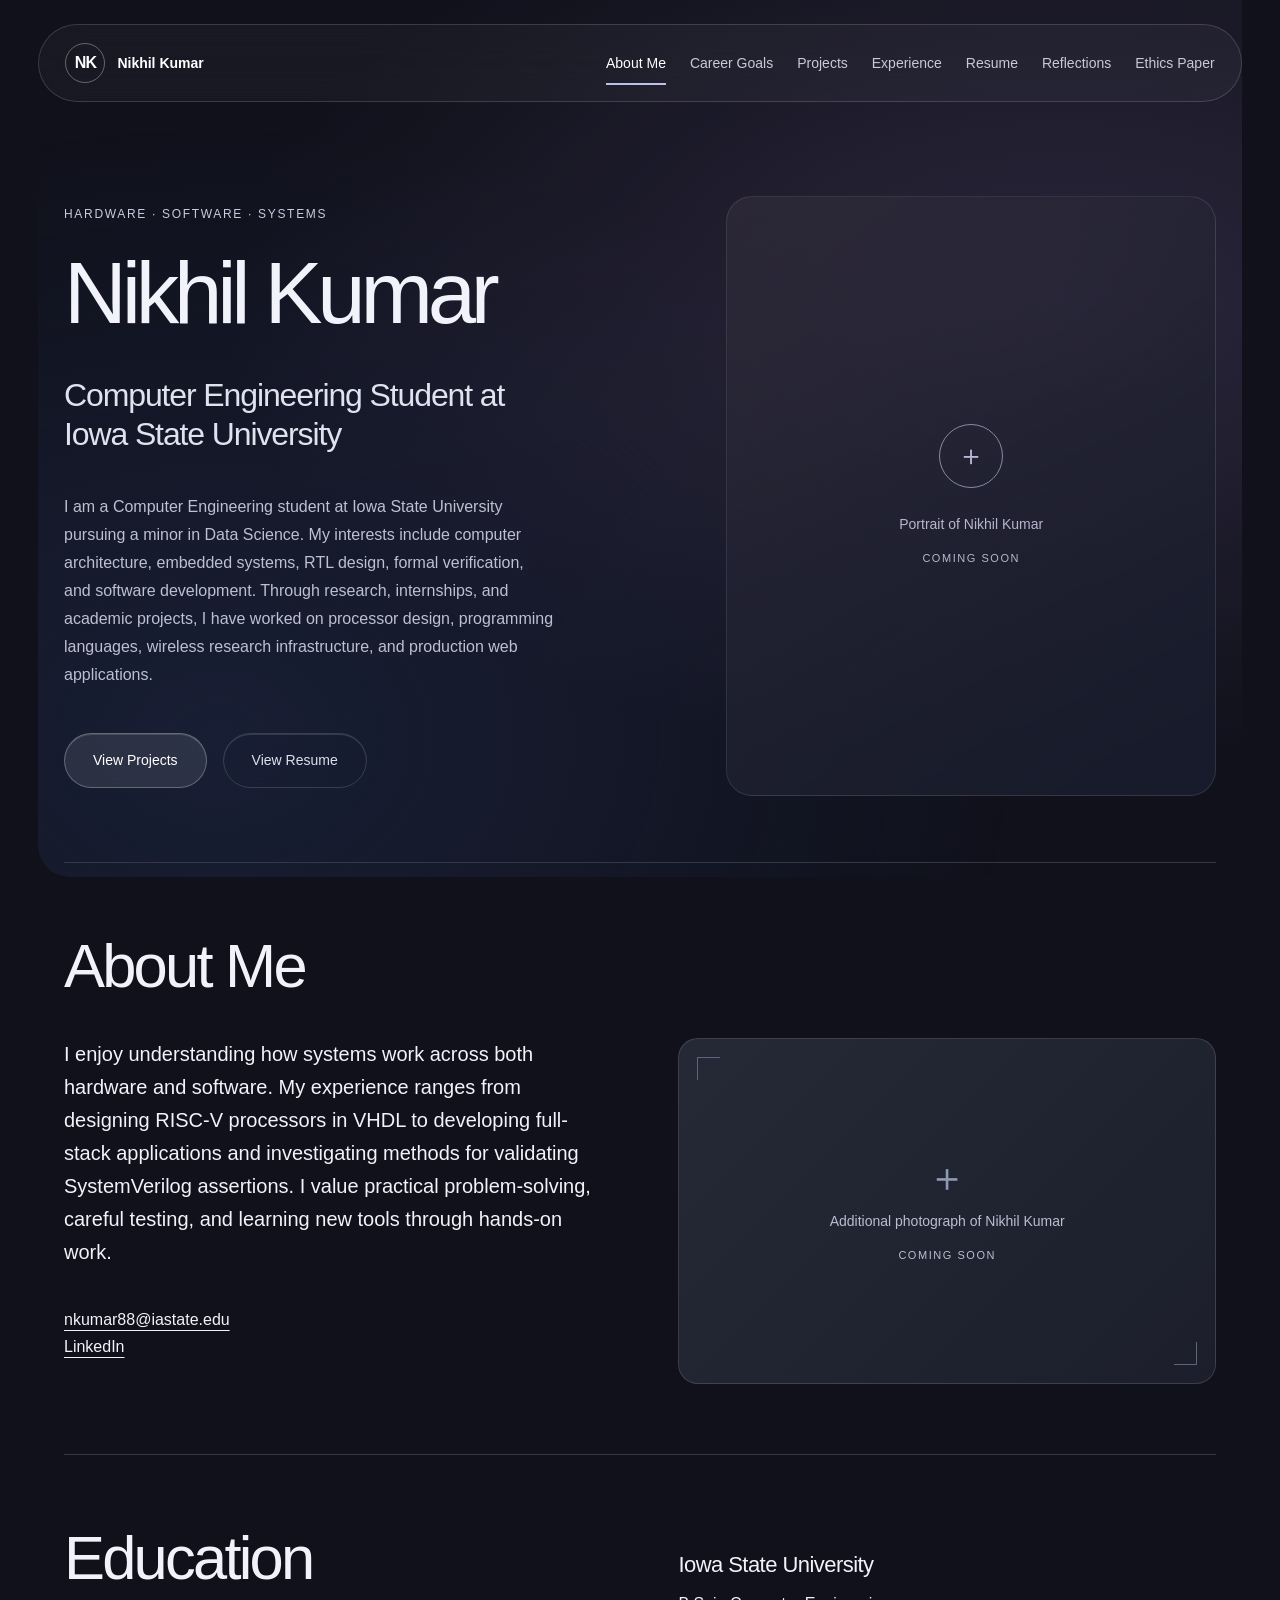
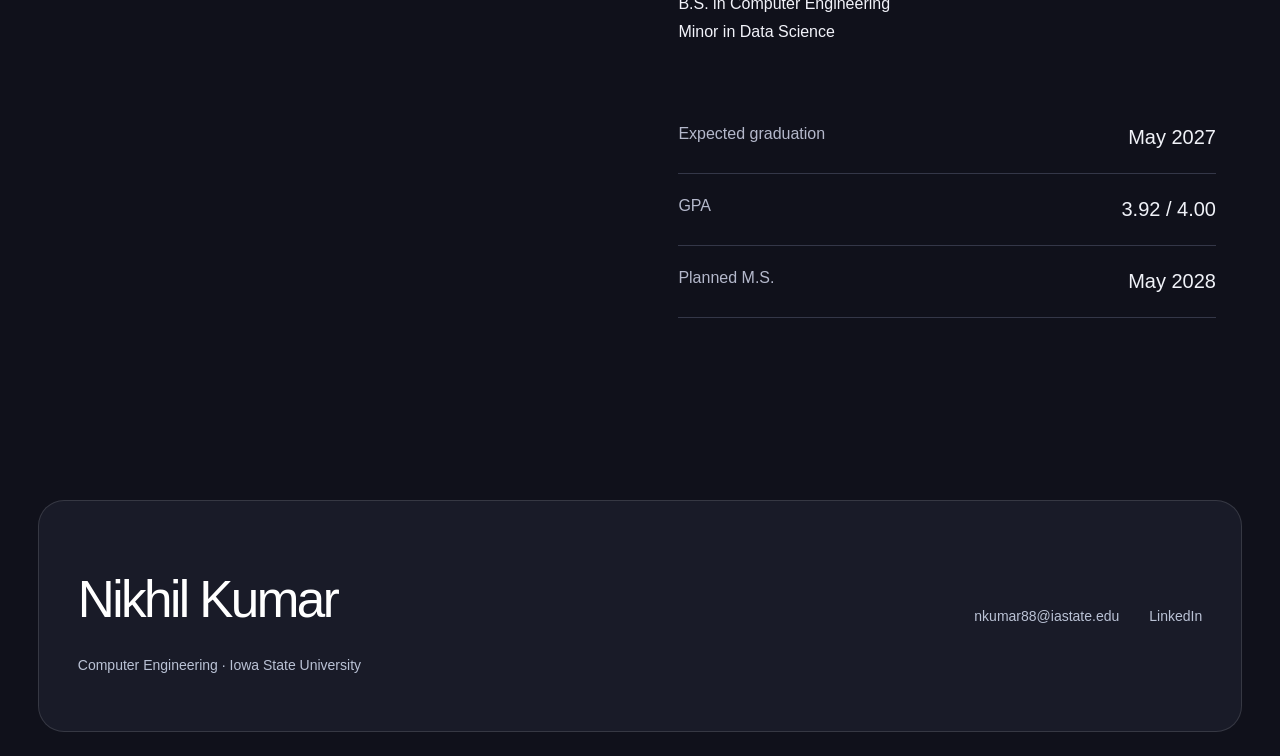
==== index.html @ 542e1263 "Changees" ====
<!doctype html>
<html lang="en"><head><meta charset="utf-8"><meta name="viewport" content="width=device-width, initial-scale=1"><title>About Me | Nikhil Kumar</title><meta name="description" content="Nikhil Kumar’s engineering portfolio: about me, computer engineering, hardware, and software."><link rel="icon" href="assets/favicon.svg" type="image/svg+xml"><link rel="stylesheet" href="style.css?v=4"><script src="script.js?v=2" defer></script></head><body data-page="index"><a class="skip-link" href="#main">Skip to content</a><header class="site-header"><div class="nav-wrap"><a class="brand" href="index.html" aria-label="Nikhil Kumar home"><span class="monogram">NK</span><span>Nikhil Kumar</span></a><button class="menu-toggle" aria-expanded="false" aria-controls="navigation" hidden>Menu</button><nav id="navigation" aria-label="Main navigation"><a href="index.html" aria-current="page">About Me</a><a href="goals.html">Career Goals</a><a href="projects.html">Projects</a><a href="experience.html">Experience</a><a href="resume.html">Resume</a><a href="reflections.html">Reflections</a><a href="ethics.html">Ethics Paper</a></nav></div></header><main id="main"><section class="hero"><div><p class="eyebrow">Hardware · Software · Systems</p><h1>Nikhil Kumar</h1><p class="subtitle">Computer Engineering Student at Iowa State University</p><p>I am a Computer Engineering student at Iowa State University pursuing a minor in Data Science. My interests include computer architecture, embedded systems, RTL design, formal verification, and software development. Through research, internships, and academic projects, I have worked on processor design, programming languages, wireless research infrastructure, and production web applications.</p><div class="actions"><a class="button" href="projects.html">View Projects</a><a class="button secondary" href="resume.html">View Resume</a></div></div><figure class="media portrait" data-image="assets/images/nikhil-profile.jpg" data-alt="Portrait of Nikhil Kumar"><div class="placeholder"><span class="placeholder-mark" aria-hidden="true">＋</span><strong>Portrait of Nikhil Kumar</strong><span>Coming soon</span></div></figure></section><section class="section "><h2>About Me</h2><div class="two-col"><div><p>I enjoy understanding how systems work across both hardware and software. My experience ranges from designing RISC-V processors in VHDL to developing full-stack applications and investigating methods for validating SystemVerilog assertions. I value practical problem-solving, careful testing, and learning new tools through hands-on work.</p><p class="contact"><a href="mailto:nkumar88@iastate.edu">nkumar88@iastate.edu</a><br><a href="https://www.linkedin.com/in/nikhilkumar631">LinkedIn</a></p></div><figure class="media " data-image="assets/images/nikhil-about.jpg" data-alt="Additional photograph of Nikhil Kumar"><div class="placeholder"><span class="placeholder-mark" aria-hidden="true">＋</span><strong>Additional photograph of Nikhil Kumar</strong><span>Coming soon</span></div></figure></div></section><section class="section "><h2>Education</h2><h3>Iowa State University</h3><p>B.S. in Computer Engineering<br>Minor in Data Science</p><dl><div><dt>Expected graduation</dt><dd>May 2027</dd></div><div><dt>GPA</dt><dd>3.92 / 4.00</dd></div><div><dt>Planned M.S.</dt><dd>May 2028</dd></div></dl></section></main><footer><div><strong>Nikhil Kumar</strong><p>Computer Engineering · Iowa State University</p></div><div><a href="mailto:nkumar88@iastate.edu">nkumar88@iastate.edu</a><a href="https://www.linkedin.com/in/nikhilkumar631">LinkedIn</a></div></footer></body></html>
---- style.css ----
:root{--ink:#142333;--muted:#576575;--blue:#215ee8;--line:#cbd2db;--paper:#f4f5f7;--tint:#e7ecf3}*{box-sizing:border-box}body{margin:0;background:var(--paper);color:var(--ink);font:16px/1.75 Arial,Helvetica,sans-serif}a{color:inherit;text-underline-offset:5px}a:hover{color:var(--blue)}a:focus-visible,button:focus-visible{outline:3px solid var(--blue);outline-offset:5px}[hidden]{display:none!important}.skip-link{position:absolute;top:-100px;left:20px;z-index:20;background:white;padding:12px}.skip-link:focus{top:12px}.site-header{border-bottom:1px solid var(--line)}.nav-wrap{max-width:1600px;margin:auto;padding:24px 4vw;display:flex;align-items:center;justify-content:space-between;gap:32px}.brand{display:flex;align-items:center;gap:12px;text-decoration:none;font-size:14px;font-weight:600}.monogram{font-size:28px;letter-spacing:-3px;padding-right:8px}nav{display:flex;gap:24px}nav a{font-size:14px;text-decoration:none;color:var(--muted);position:relative}nav a[aria-current]{color:var(--ink)}nav a[aria-current]:after{content:'';position:absolute;left:0;right:0;bottom:-10px;height:2px;background:var(--blue)}.menu-toggle{font:inherit;border:1px solid var(--line);background:transparent;padding:8px 16px}main{max-width:1600px;margin:auto;padding:0 4vw 80px}h1,h2,h3{line-height:1.06;font-weight:500;letter-spacing:-.045em}h1{font-size:clamp(64px,10.4vw,160px);margin:18px 0 32px}h2{font-size:clamp(32px,4.8vw,68px);margin:0 0 40px;max-width:20ch}h3{font-size:22px;letter-spacing:-.025em;margin:28px 0 14px}p{margin:0 0 24px;max-width:75ch}.eyebrow{font-size:12px;text-transform:uppercase;letter-spacing:.14em;color:var(--muted)}.hero{position:relative;display:grid;grid-template-columns:1.1fr .9fr;column-gap:6vw;padding:70px 0 85px;align-items:start}.hero>div{display:contents}.hero .eyebrow{grid-column:1/-1;margin:0}.hero h1{grid-column:1/-1;letter-spacing:-.075em;font-weight:600;margin:14px 0 52px;white-space:nowrap}.hero .subtitle{grid-column:1;grid-row:3;font-size:clamp(25px,2.9vw,42px);line-height:1.2;letter-spacing:-.035em;max-width:25ch}.hero>div>p:not(.eyebrow):not(.subtitle){grid-column:1;grid-row:4;color:var(--muted);max-width:56ch;margin:15px 0 30px}.hero .actions{grid-column:1;grid-row:5;align-self:start}.hero .portrait{grid-column:2;grid-row:3/6;height:480px;min-height:0}.actions{display:flex;flex-wrap:wrap;gap:16px}.button{display:inline-flex;align-items:center;justify-content:center;background:var(--ink);color:white;text-decoration:none;min-height:54px;padding:12px 28px;font-size:14px;border:1px solid var(--ink);transition:background .2s,color .2s}.button:hover{background:var(--blue);border-color:var(--blue);color:white}.button.secondary{background:transparent;color:var(--ink);border-color:var(--line)}.button.secondary:hover{background:var(--ink);color:white}.media{margin:0;background:#e2e7ee;border:1px solid #d2d9e3;position:relative;min-height:340px;display:flex;align-items:center;justify-content:center;overflow:hidden}.media:before,.media:after{content:'';position:absolute;width:22px;height:22px;border-color:#a0afc1;border-style:solid;pointer-events:none}.media:before{top:18px;left:18px;border-width:1px 0 0 1px}.media:after{bottom:18px;right:18px;border-width:0 1px 1px 0}.placeholder{display:flex;flex-direction:column;align-items:center;text-align:center;gap:12px;padding:35px;color:#53657b;font-size:14px}.placeholder strong{font-weight:400}.placeholder>span:last-child{font-size:11px;text-transform:uppercase;letter-spacing:.14em}.placeholder-mark{font-size:40px;font-weight:300;line-height:1;color:#8799ae}.media img{width:100%;height:100%;object-fit:cover;display:block}.section{padding:70px 0;border-top:1px solid var(--line)}.two-col{display:grid;grid-template-columns:1fr 1fr;gap:6vw}.two-col>div>p{font-size:20px;line-height:1.65;max-width:53ch}.contact{font-size:16px!important;margin-top:38px}.page-heading{padding:65px 0 35px}.page-heading h1{font-size:clamp(58px,9vw,132px);max-width:14ch;letter-spacing:-.065em;margin-bottom:32px}.page-heading .eyebrow{margin:0}.narrative{display:grid;grid-template-columns:.8fr 1.2fr;gap:0 6vw}.narrative h2{grid-column:1;grid-row:1/5;font-size:38px}.narrative p{grid-column:2;font-size:20px;line-height:1.8;margin-bottom:32px}.meta{font-size:14px;color:var(--muted);line-height:1.7}.tag{font-size:12px;letter-spacing:.06em;text-transform:uppercase;display:inline-block;border:1px solid #bcc8d8;padding:5px 10px;color:#405774}.project-heading{display:flex;gap:30px;align-items:center;margin-bottom:35px}.project-heading p{margin:0 0 6px}.number{font-size:60px;letter-spacing:-.06em;color:#8494a7;font-weight:400}.project-intro{grid-template-columns:.8fr 1.2fr;gap:6vw;align-items:center}.project-intro>p{font-size:21px;line-height:1.65}.project-intro .media{height:420px}.detail-grid{display:grid;grid-template-columns:1fr 1fr;gap:6vw;margin:25px 0}.detail-grid p{color:var(--muted)}.pending{background:#e9edf2;padding:22px 26px;font-size:14px;color:var(--muted);border-left:2px solid #8e9db1}.pending>span{display:block;font-size:11px;letter-spacing:.12em;text-transform:uppercase;color:var(--ink);margin-bottom:8px}dl{max-width:680px;margin:32px 0}dl>div{display:flex;justify-content:space-between;gap:24px;padding:18px 0;border-bottom:1px solid var(--line)}dt{color:var(--muted)}dd{margin:0;font-size:20px}ul{padding-left:20px;max-width:85ch}li{margin-bottom:12px}article{padding:15px 0 25px}article+article{border-top:1px solid var(--line)}.document{margin-top:30px}.document-placeholder{background:#e2e7ee;border:1px solid #d2d9e3;min-height:460px;display:grid;place-items:center;text-align:center;padding:40px;position:relative}.document-placeholder .paper-outline{width:88px;height:115px;border:1px solid #9cabbd;margin:0 auto 28px;display:grid;place-items:center;color:#7d8fa6;font-size:16px;letter-spacing:.1em}.document-placeholder strong{font-size:24px;font-weight:400;display:block;margin-bottom:8px}.document-placeholder p{font-size:14px;color:var(--muted);margin:0}.document-placeholder .document-state{font-size:11px;letter-spacing:.15em;text-transform:uppercase;display:block;margin-top:18px;color:#5c6d83}.document iframe{width:100%;height:760px;border:1px solid var(--line);background:white;margin-top:24px}footer{background:var(--ink);color:#c0cbda;padding:54px 4vw;display:flex;justify-content:space-between;align-items:center;gap:32px}footer strong{font-size:clamp(32px,5vw,68px);font-weight:500;letter-spacing:-.05em;color:white}footer p{font-size:14px;margin:8px 0 0}footer>div:last-child{display:flex;gap:30px;font-size:14px}footer a{text-decoration:none}
@media(min-width:1100px){body[data-page='experience'] .section:not(:last-child){display:grid;grid-template-columns:.8fr 1.2fr;gap:0 6vw}body[data-page='experience'] .section>h2{grid-column:1;grid-row:1/10;font-size:43px}body[data-page='experience'] .section>*:not(h2){grid-column:2}body[data-page='index'] .section:last-child{display:grid;grid-template-columns:1fr 1fr;gap:0 6vw}body[data-page='index'] .section:last-child>h2{grid-row:1/4}body[data-page='index'] .section:last-child>*:not(h2){grid-column:2}}
@media(max-width:1100px){nav{gap:16px}.nav-wrap{gap:20px}.brand>span:last-child{display:none}.hero .portrait{height:420px}.hero{column-gap:4vw}.project-intro .media{height:360px}}
@media(max-width:760px){.nav-wrap{padding:20px 5vw;flex-wrap:wrap}.brand>span:last-child{display:inline}.menu-toggle{margin-left:auto}nav{width:100%;flex-direction:column;gap:0}nav a{padding:12px 0;border-bottom:1px solid var(--line)}nav a[aria-current]:after{bottom:0;width:40px}.js nav:not(.is-open){display:none}main{padding:0 5vw 50px}.hero{grid-template-columns:1fr;padding:45px 0 50px;gap:0}.hero h1{font-size:clamp(50px,12vw,90px);margin:18px 0 32px;white-space:normal}.hero .subtitle{grid-row:auto;font-size:28px}.hero>div>p:not(.eyebrow):not(.subtitle){grid-row:auto;margin:0 0 28px}.hero .actions{grid-row:auto;margin-bottom:35px}.hero .portrait{grid-column:1;grid-row:auto;height:420px}.two-col,.project-intro,.detail-grid,.narrative{grid-template-columns:1fr;gap:28px}.narrative h2,.narrative p{grid-column:1;grid-row:auto}.narrative h2{font-size:30px}.narrative p{font-size:18px;margin:0}.section{padding:45px 0}h2{font-size:34px;margin-bottom:28px}.two-col>div>p,.project-intro>p{font-size:18px}.page-heading{padding:45px 0 20px}.page-heading h1{font-size:clamp(48px,12vw,90px)}.project-intro .media{height:290px;min-height:0}.media{min-height:300px}.detail-grid{margin:10px 0}.document-placeholder{min-height:360px;padding:30px 20px}.document-placeholder strong{font-size:21px}.document iframe{height:560px}footer{padding:42px 5vw;flex-direction:column;align-items:flex-start;gap:30px}footer>div:last-child{flex-wrap:wrap;gap:20px}.button{padding:12px 20px}dd{font-size:17px}}
@media(prefers-reduced-motion:reduce){*,*:before,*:after{animation:none!important;transition:none!important;scroll-behavior:auto!important}}@media print{body{background:white;color:black;font-size:11pt}.site-header,footer,.skip-link,.actions,.document{display:none}main{padding:0}.section{padding:20px 0}.hero{display:block}.hero>div{display:block}.hero h1,.page-heading h1{font-size:40px}.media{display:none}h2{font-size:24px}.narrative{display:block}}
/* Cinematic direction based on the supplied visual reference. */
:root{--ink:#f2f3fa;--muted:#b4b8cb;--blue:#bac3ff;--line:#343748;--paper:#10111b;--tint:#222532}body{background:#10111b;color:var(--ink)}.site-header{margin:24px 3vw 0;border:1px solid #ffffff26;border-radius:80px;background:#ffffff09;backdrop-filter:blur(20px);position:relative;z-index:3}.nav-wrap{padding:18px 26px;min-height:76px}.brand{color:white}.monogram{width:40px;height:40px;border:1px solid #ffffff55;border-radius:50%;display:grid;place-items:center;font-size:16px;letter-spacing:-1px;padding:0}nav a{color:#c9cad7}nav a:hover,nav a[aria-current]{color:white}nav a[aria-current]:after{background:#bbc0ed}main{padding-left:5vw;padding-right:5vw}.hero{min-height:760px;padding:88px 0 60px;grid-template-columns:1.1fr .9fr;gap:0 5vw;position:relative}.hero:before{content:'';position:absolute;inset:-150px -2vw -15px;background:radial-gradient(ellipse at 85% 38%,#64538155,transparent 58%),radial-gradient(ellipse at 15% 85%,#25345c66,transparent 55%);z-index:-1;border-radius:32px}.hero h1{grid-column:1;grid-row:2;font-size:clamp(54px,6.8vw,104px);font-weight:500;letter-spacing:-.06em;white-space:normal;margin:22px 0 24px;line-height:1.05}.hero .eyebrow{grid-column:1;grid-row:1;color:#c9cbe0;align-self:end}.hero .subtitle{grid-row:3;font-size:clamp(24px,2.5vw,36px);color:#e1e2ee;max-width:26ch;margin-bottom:26px}.hero>div>p:not(.eyebrow):not(.subtitle){grid-row:4;color:#bcc0d0;margin:0 0 30px;font-size:16px;max-width:55ch}.hero .actions{grid-row:5}.hero .portrait{grid-column:2;grid-row:1/6;height:600px;border:1px solid #ffffff1a;border-radius:26px;background:linear-gradient(145deg,#36313f88,#171b2b);align-self:center}.hero .portrait img{height:100%;object-fit:cover}.hero .portrait:before,.hero .portrait:after{display:none}.hero .portrait .placeholder{color:#b9b5cd}.hero .portrait .placeholder-mark{border:1px solid #8d87a5;border-radius:50%;width:64px;height:64px;display:grid;place-items:center;font-size:28px;margin-bottom:12px;color:#bdb6d8}.button{border-radius:50px;background:#ffffff18;color:white;border:1px solid #ffffff45;box-shadow:inset 0 1px 0 #ffffff20;backdrop-filter:blur(12px);padding:14px 28px}.button:hover{background:#ffffff30;border-color:#ffffff80;color:white}.button.secondary{background:transparent;color:#dedfed;border-color:#ffffff26}.button.secondary:hover{background:#ffffff15;color:white}.section{border-color:#343748}.media{background:linear-gradient(135deg,#252936,#1c1e2b);border-color:#ffffff20;border-radius:20px}.media:before,.media:after{border-color:#5d657e}.placeholder{color:#b8bfd2}.placeholder-mark{color:#8f99b3}.meta,.eyebrow{color:#aeb5ca}.tag{border-color:#545a75;color:#c3cbe5;border-radius:30px;background:#ffffff05}.number{color:#848dab}.pending{background:#202330;border-color:#7b83a3;color:#bec4d5;border-radius:0 14px 14px 0}.pending>span{color:#e8ebf4}.document-placeholder{background:linear-gradient(135deg,#272a39,#191b29);border-color:#ffffff24;border-radius:22px}.document-placeholder .paper-outline{border-color:#7882a0;color:#c6cfe5;border-radius:6px}.document-placeholder p,.document-placeholder .document-state{color:#b4bed4}.document iframe{border-radius:20px;border-color:#ffffff26}footer{margin:0 3vw 24px;padding:54px 3vw;border:1px solid #ffffff20;border-radius:26px;background:#191b28;color:#bac2d5}footer strong{font-size:clamp(32px,4vw,56px)}dd{color:#f0f2f8}a:hover{color:#c6d0ff}.menu-toggle{color:white;border-color:#ffffff30;border-radius:30px}.skip-link{background:#252a3b;color:white}.page-heading h1{font-size:clamp(52px,7.5vw,110px)}
@media(max-width:1100px){.hero .portrait{height:550px}.hero{gap:0 3vw}.site-header{margin-left:2vw;margin-right:2vw}.nav-wrap{padding:16px 20px}nav{gap:14px}}
@media(max-width:760px){.site-header{border-radius:28px;margin:14px 4vw 0}.nav-wrap{padding:14px 18px}.brand{font-size:13px}nav a{border-color:#ffffff20}.hero{min-height:0;display:grid;grid-template-columns:1fr;padding:48px 0 40px}.hero h1{grid-column:1;grid-row:auto;font-size:clamp(48px,12vw,80px);margin:18px 0 24px}.hero .eyebrow,.hero .subtitle,.hero>div>p:not(.eyebrow):not(.subtitle),.hero .actions{grid-column:1;grid-row:auto}.hero .subtitle{font-size:25px}.hero .portrait{grid-column:1;grid-row:auto;height:430px;margin-top:32px}.hero .actions{margin-bottom:0}.hero:before{inset:-140px -1vw 0}.page-heading h1{font-size:clamp(46px,12vw,80px)}footer{margin:0 4vw 16px;padding:36px 6vw}.document-placeholder{min-height:380px}}
@media print{body{background:white;color:black}.hero:before{display:none}.meta,.eyebrow,.pending,.detail-grid p{color:#333}.section,dl>div{border-color:#aaa}dd{color:black}}
/* Different reading structures for each portfolio page. */
.project-directory{display:grid;grid-template-columns:repeat(4,1fr);gap:16px;margin:0 0 64px}.project-directory a{display:flex;flex-direction:column;text-decoration:none;border:1px solid #ffffff24;border-radius:20px;padding:26px;min-height:220px;background:linear-gradient(145deg,#292c40,#1a1d29);transition:background .2s,border-color .2s}.project-directory a:hover{background:#30344b;border-color:#858dac}.directory-number{font-size:13px;color:#9ca8c6;margin-bottom:28px}.project-directory strong{font-size:20px;line-height:1.3;font-weight:500;letter-spacing:-.025em}.directory-type{font-size:12px;color:#adb7d0;margin-top:auto;padding-top:22px}[id^='project-']{scroll-margin-top:30px}body[data-page='projects'] .section{padding:56px 0}body[data-page='projects'] .section>h2{font-size:clamp(30px,3.4vw,49px);max-width:30ch}body[data-page='experience'] main{position:relative}body[data-page='experience'] .timeline-entry{margin-left:26px;border-top:0;border-left:1px solid #606985;padding:20px 0 46px 48px;position:relative}body[data-page='experience'] .timeline-entry:before{content:'';position:absolute;width:12px;height:12px;border-radius:50%;background:#b8c4ee;left:-7px;top:30px;border:3px solid #10111b}body[data-page='experience'] .timeline-entry>h2{font-size:clamp(28px,3vw,43px)}.resume-workspace{display:grid;grid-template-columns:.9fr 1.1fr;gap:60px;align-items:start}.resume-workspace .resume-preview{position:sticky;top:25px;border-top:0;padding:0}.resume-preview h2{font-size:26px}.resume-preview .document{margin-top:20px}.resume-preview .document-placeholder{min-height:690px}.resume-summary{padding:32px;background:#1b1e2b;border:1px solid #ffffff24;border-radius:20px}.resume-summary .section{padding:25px 0}.resume-summary .section:first-child{border:0;padding-top:0}.resume-summary h2{font-size:25px;letter-spacing:-.025em;margin-bottom:20px}.resume-summary h3{font-size:18px;margin-top:16px}.resume-summary p,.resume-summary dl,.resume-summary dd{font-size:14px}.resume-summary p{line-height:1.65;margin-bottom:14px}.resume-summary .detail-grid{gap:22px}.resume-summary .pending{padding:16px}.resume-summary article{padding:12px 0}.reflection-grid{display:grid;grid-template-columns:1fr 1fr;gap:28px}.reflection-grid>.section{border:1px solid #ffffff24;border-radius:24px;padding:32px;background:#191c29}.reflection-grid h2{font-size:32px;max-width:15ch;min-height:72px;margin-bottom:24px}.reflection-grid .document-placeholder{min-height:420px;background:#222638}.reflection-grid .document{margin-top:20px}.reflection-grid .document-placeholder strong{font-size:19px}
@media(max-width:1000px){.project-directory{grid-template-columns:repeat(2,1fr)}.resume-workspace{gap:28px;grid-template-columns:1fr}.resume-workspace .resume-preview{position:static}.resume-preview .document-placeholder{min-height:420px}.reflection-grid{gap:20px}.reflection-grid>.section{padding:24px}}
@media(max-width:760px){.project-directory{gap:12px;margin-bottom:38px}.project-directory a{padding:20px;min-height:200px}.project-directory strong{font-size:17px}.directory-number{margin-bottom:20px}body[data-page='experience'] .timeline-entry{margin-left:8px;padding:12px 0 32px 25px}.resume-summary{padding:24px}.reflection-grid{grid-template-columns:1fr}.reflection-grid h2{min-height:0}.reflection-grid .document-placeholder{min-height:340px}}
@media(max-width:380px){.project-directory{grid-template-columns:1fr}.project-directory a{min-height:160px}}
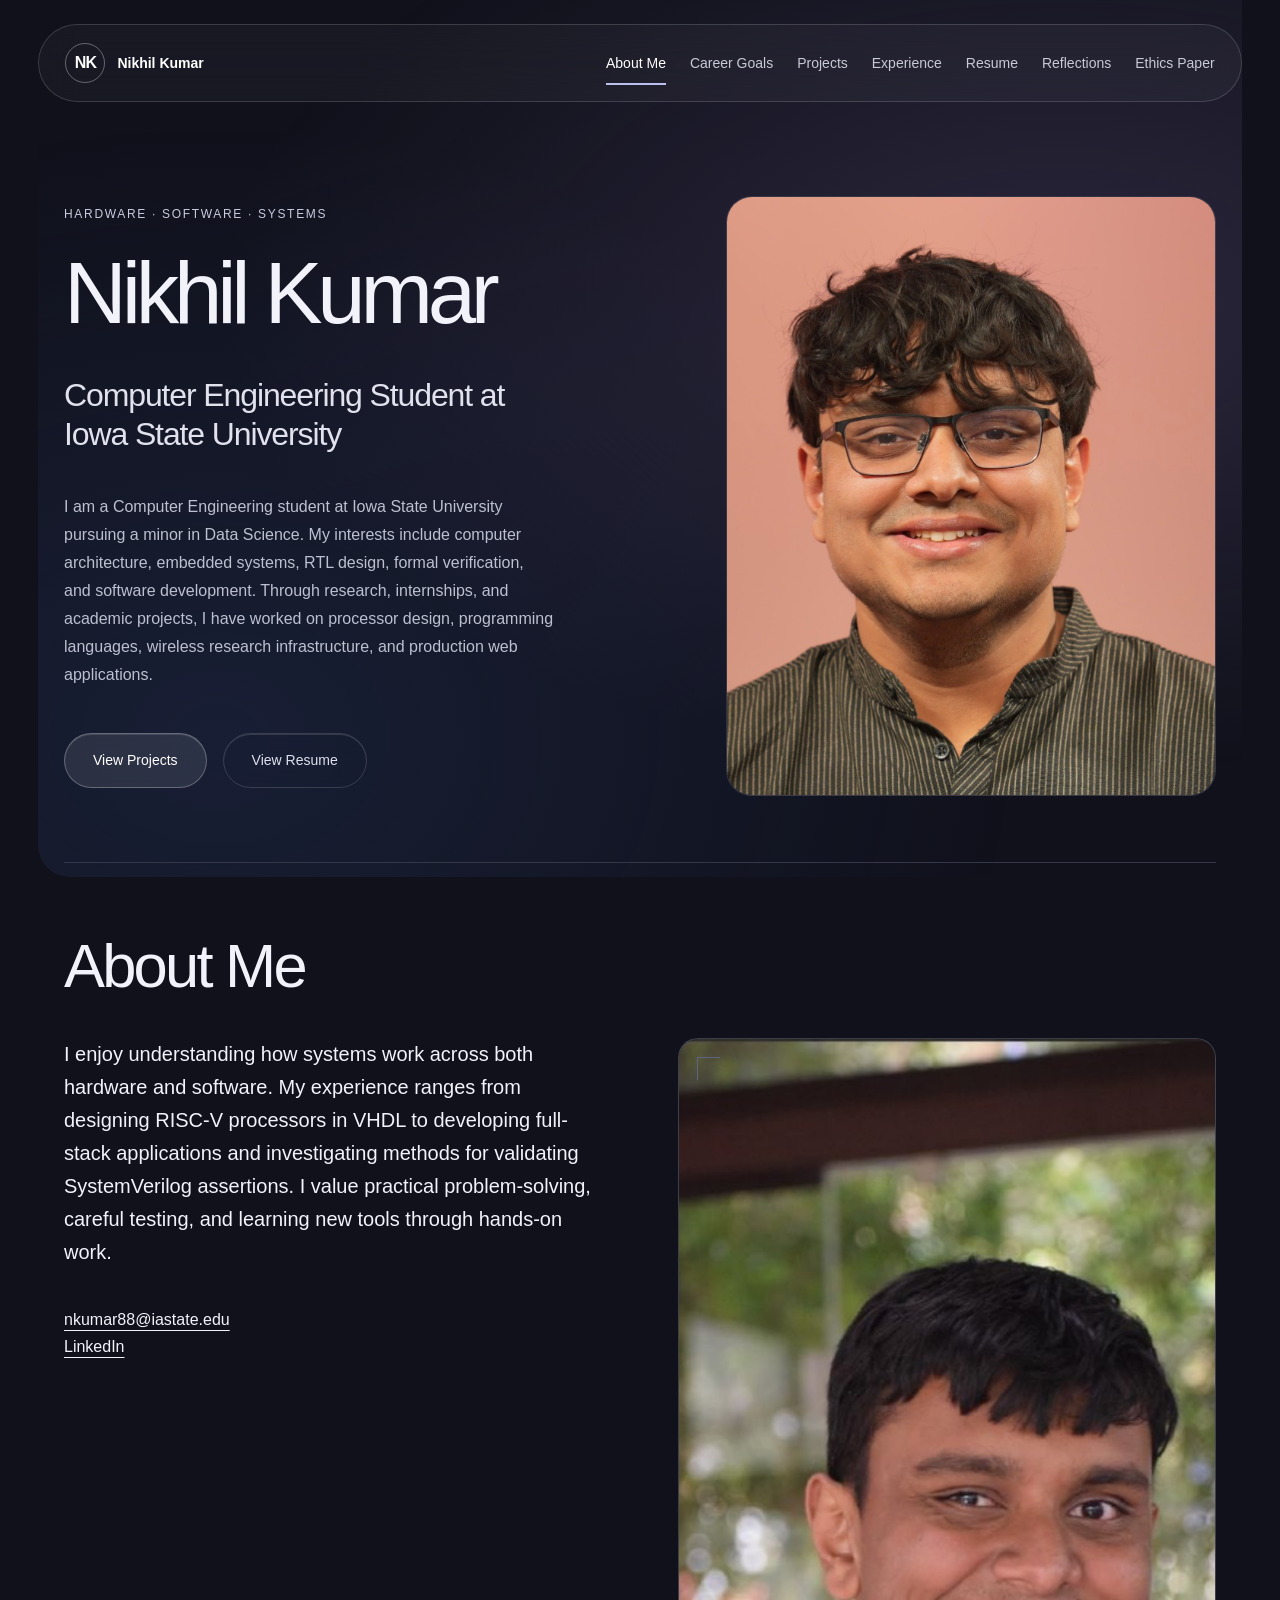
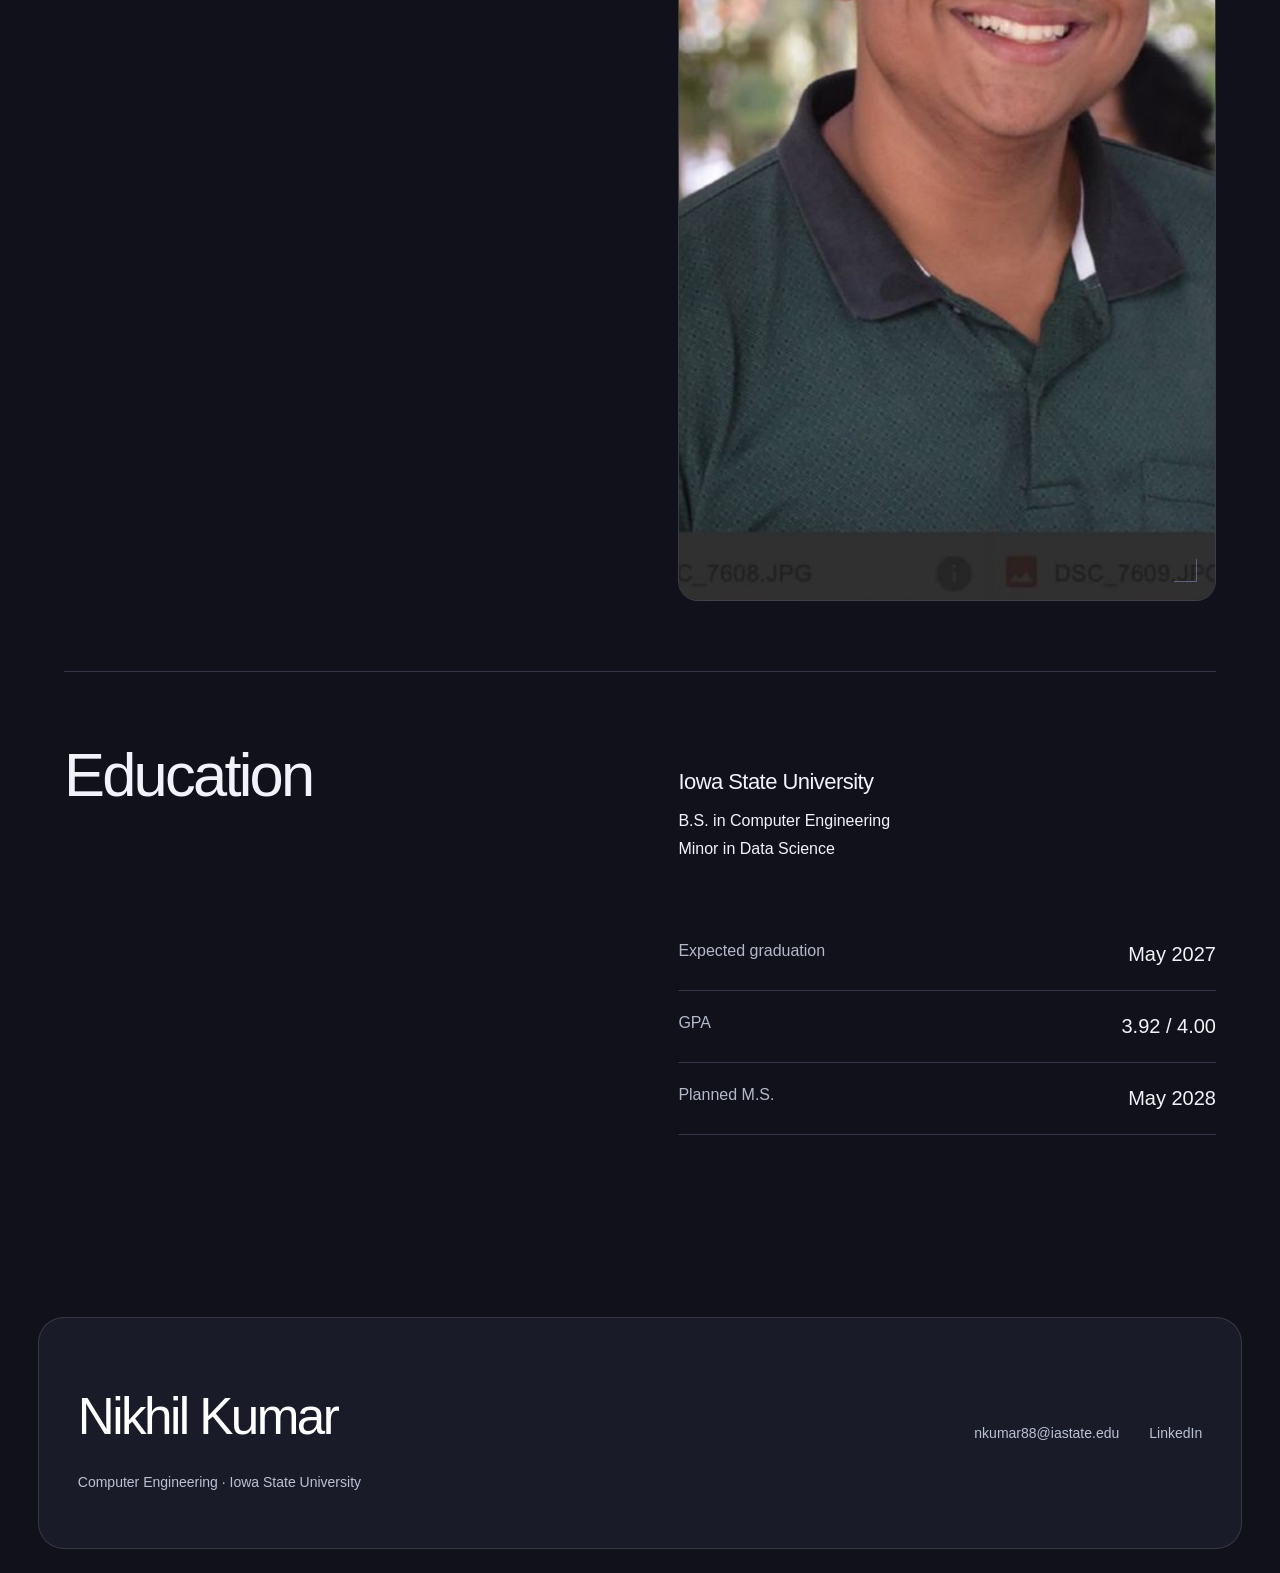
==== commit 9bdb1685: "CHanges" ====
--- a/index.html
+++ b/index.html
@@ -1,2 +1,2 @@
 <!doctype html>
-<html lang="en"><head><meta charset="utf-8"><meta name="viewport" content="width=device-width, initial-scale=1"><title>About Me | Nikhil Kumar</title><meta name="description" content="Nikhil Kumar’s engineering portfolio: about me, computer engineering, hardware, and software."><link rel="icon" href="assets/favicon.svg" type="image/svg+xml"><link rel="stylesheet" href="style.css?v=4"><script src="script.js?v=2" defer></script></head><body data-page="index"><a class="skip-link" href="#main">Skip to content</a><header class="site-header"><div class="nav-wrap"><a class="brand" href="index.html" aria-label="Nikhil Kumar home"><span class="monogram">NK</span><span>Nikhil Kumar</span></a><button class="menu-toggle" aria-expanded="false" aria-controls="navigation" hidden>Menu</button><nav id="navigation" aria-label="Main navigation"><a href="index.html" aria-current="page">About Me</a><a href="goals.html">Career Goals</a><a href="projects.html">Projects</a><a href="experience.html">Experience</a><a href="resume.html">Resume</a><a href="reflections.html">Reflections</a><a href="ethics.html">Ethics Paper</a></nav></div></header><main id="main"><section class="hero"><div><p class="eyebrow">Hardware · Software · Systems</p><h1>Nikhil Kumar</h1><p class="subtitle">Computer Engineering Student at Iowa State University</p><p>I am a Computer Engineering student at Iowa State University pursuing a minor in Data Science. My interests include computer architecture, embedded systems, RTL design, formal verification, and software development. Through research, internships, and academic projects, I have worked on processor design, programming languages, wireless research infrastructure, and production web applications.</p><div class="actions"><a class="button" href="projects.html">View Projects</a><a class="button secondary" href="resume.html">View Resume</a></div></div><figure class="media portrait" data-image="assets/images/nikhil-profile.jpg" data-alt="Portrait of Nikhil Kumar"><div class="placeholder"><span class="placeholder-mark" aria-hidden="true">＋</span><strong>Portrait of Nikhil Kumar</strong><span>Coming soon</span></div></figure></section><section class="section "><h2>About Me</h2><div class="two-col"><div><p>I enjoy understanding how systems work across both hardware and software. My experience ranges from designing RISC-V processors in VHDL to developing full-stack applications and investigating methods for validating SystemVerilog assertions. I value practical problem-solving, careful testing, and learning new tools through hands-on work.</p><p class="contact"><a href="mailto:nkumar88@iastate.edu">nkumar88@iastate.edu</a><br><a href="https://www.linkedin.com/in/nikhilkumar631">LinkedIn</a></p></div><figure class="media " data-image="assets/images/nikhil-about.jpg" data-alt="Additional photograph of Nikhil Kumar"><div class="placeholder"><span class="placeholder-mark" aria-hidden="true">＋</span><strong>Additional photograph of Nikhil Kumar</strong><span>Coming soon</span></div></figure></div></section><section class="section "><h2>Education</h2><h3>Iowa State University</h3><p>B.S. in Computer Engineering<br>Minor in Data Science</p><dl><div><dt>Expected graduation</dt><dd>May 2027</dd></div><div><dt>GPA</dt><dd>3.92 / 4.00</dd></div><div><dt>Planned M.S.</dt><dd>May 2028</dd></div></dl></section></main><footer><div><strong>Nikhil Kumar</strong><p>Computer Engineering · Iowa State University</p></div><div><a href="mailto:nkumar88@iastate.edu">nkumar88@iastate.edu</a><a href="https://www.linkedin.com/in/nikhilkumar631">LinkedIn</a></div></footer></body></html>+<html lang="en"><head><meta charset="utf-8"><meta name="viewport" content="width=device-width, initial-scale=1"><title>About Me | Nikhil Kumar</title><meta name="description" content="Nikhil Kumar’s engineering portfolio: about me, computer engineering, hardware, and software."><link rel="icon" href="assets/favicon.svg" type="image/svg+xml"><link rel="stylesheet" href="style.css?v=4"><script src="script.js?v=2" defer></script></head><body data-page="index"><a class="skip-link" href="#main">Skip to content</a><header class="site-header"><div class="nav-wrap"><a class="brand" href="index.html" aria-label="Nikhil Kumar home"><span class="monogram">NK</span><span>Nikhil Kumar</span></a><button class="menu-toggle" aria-expanded="false" aria-controls="navigation" hidden>Menu</button><nav id="navigation" aria-label="Main navigation"><a href="index.html" aria-current="page">About Me</a><a href="goals.html">Career Goals</a><a href="projects.html">Projects</a><a href="experience.html">Experience</a><a href="resume.html">Resume</a><a href="reflections.html">Reflections</a><a href="ethics.html">Ethics Paper</a></nav></div></header><main id="main"><section class="hero"><div><p class="eyebrow">Hardware · Software · Systems</p><h1>Nikhil Kumar</h1><p class="subtitle">Computer Engineering Student at Iowa State University</p><p>I am a Computer Engineering student at Iowa State University pursuing a minor in Data Science. My interests include computer architecture, embedded systems, RTL design, formal verification, and software development. Through research, internships, and academic projects, I have worked on processor design, programming languages, wireless research infrastructure, and production web applications.</p><div class="actions"><a class="button" href="projects.html">View Projects</a><a class="button secondary" href="resume.html">View Resume</a></div></div><figure class="media portrait"><img src="Headshot.png" alt="Portrait of Nikhil Kumar" width="1290" height="786" fetchpriority="high"></figure></section><section class="section "><h2>About Me</h2><div class="two-col"><div><p>I enjoy understanding how systems work across both hardware and software. My experience ranges from designing RISC-V processors in VHDL to developing full-stack applications and investigating methods for validating SystemVerilog assertions. I value practical problem-solving, careful testing, and learning new tools through hands-on work.</p><p class="contact"><a href="mailto:nkumar88@iastate.edu">nkumar88@iastate.edu</a><br><a href="https://www.linkedin.com/in/nikhilkumar631">LinkedIn</a></p></div><figure class="media"><img src="otherpic.jpeg" alt="Additional photograph of Nikhil Kumar" loading="lazy"></figure></div></section><section class="section "><h2>Education</h2><h3>Iowa State University</h3><p>B.S. in Computer Engineering<br>Minor in Data Science</p><dl><div><dt>Expected graduation</dt><dd>May 2027</dd></div><div><dt>GPA</dt><dd>3.92 / 4.00</dd></div><div><dt>Planned M.S.</dt><dd>May 2028</dd></div></dl></section></main><footer><div><strong>Nikhil Kumar</strong><p>Computer Engineering · Iowa State University</p></div><div><a href="mailto:nkumar88@iastate.edu">nkumar88@iastate.edu</a><a href="https://www.linkedin.com/in/nikhilkumar631">LinkedIn</a></div></footer></body></html>
--- a/style.css
+++ b/style.css
@@ -13,3 +13,9 @@
 @media(max-width:1000px){.project-directory{grid-template-columns:repeat(2,1fr)}.resume-workspace{gap:28px;grid-template-columns:1fr}.resume-workspace .resume-preview{position:static}.resume-preview .document-placeholder{min-height:420px}.reflection-grid{gap:20px}.reflection-grid>.section{padding:24px}}
 @media(max-width:760px){.project-directory{gap:12px;margin-bottom:38px}.project-directory a{padding:20px;min-height:200px}.project-directory strong{font-size:17px}.directory-number{margin-bottom:20px}body[data-page='experience'] .timeline-entry{margin-left:8px;padding:12px 0 32px 25px}.resume-summary{padding:24px}.reflection-grid{grid-template-columns:1fr}.reflection-grid h2{min-height:0}.reflection-grid .document-placeholder{min-height:340px}}
 @media(max-width:380px){.project-directory{grid-template-columns:1fr}.project-directory a{min-height:160px}}
+
+.project-intro .client-logo{background:#fff}.project-intro .client-logo img{object-fit:contain;padding:24px;background:#fff}.client-logo:before,.client-logo:after{display:none}
+
+.project-intro .processor-diagram{background:#fff}.project-intro .processor-diagram img{object-fit:cover}.processor-diagram:before,.processor-diagram:after{display:none}
+
+.project-intro .vent-image{background:#fff}.project-intro .vent-image img{object-fit:contain}.vent-image:before,.vent-image:after{display:none}
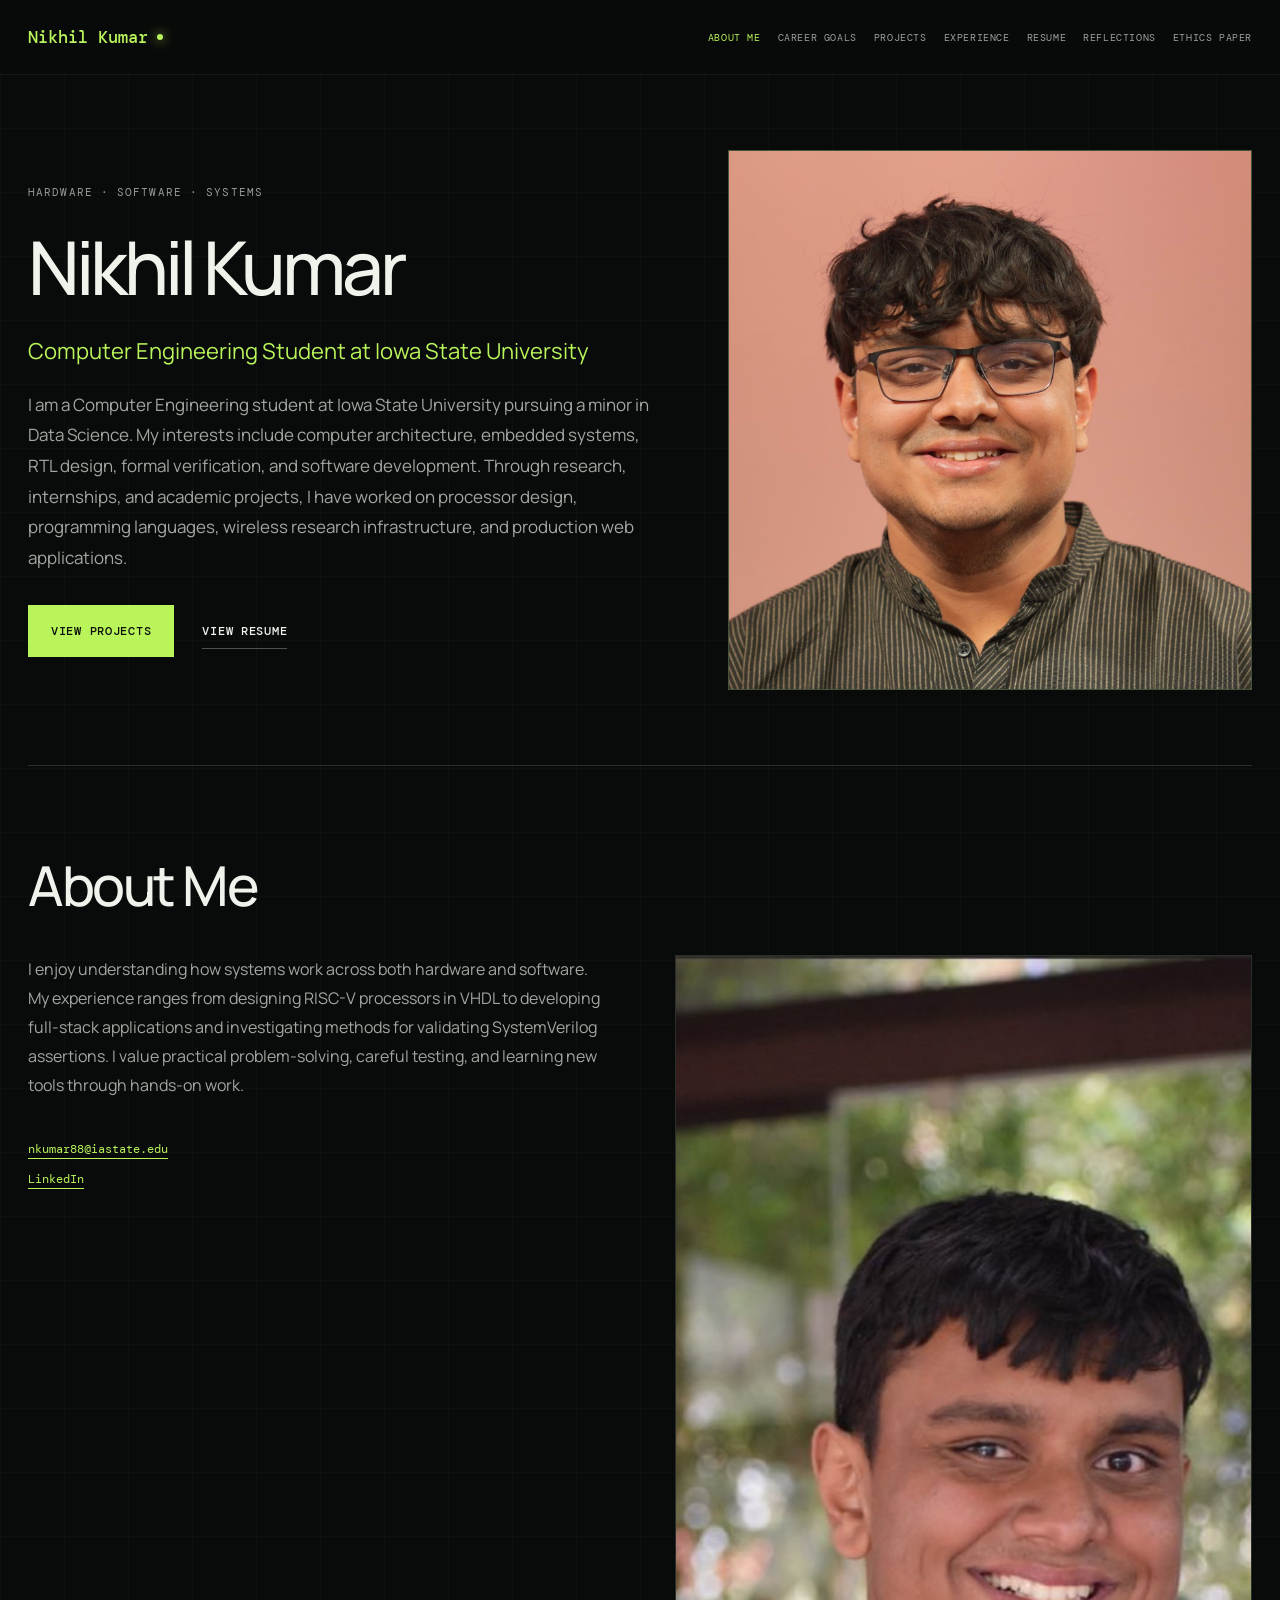
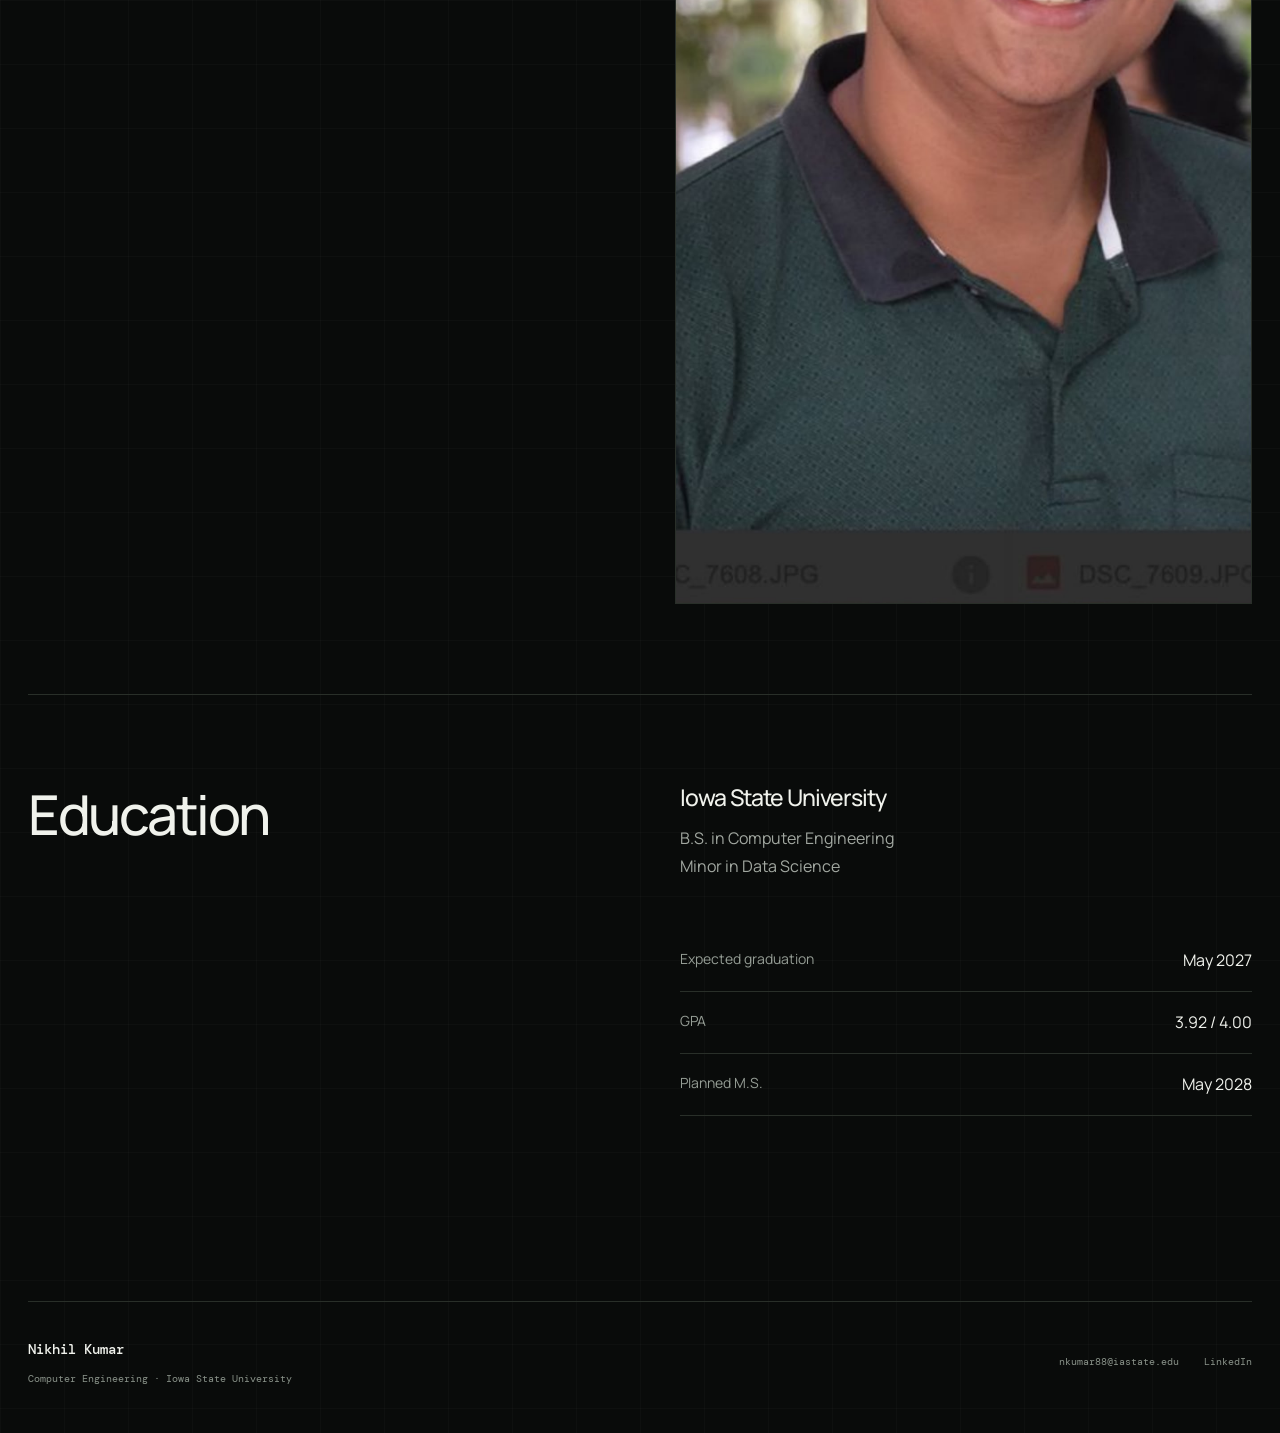
==== commit 8f473584: "Changes" ====
--- a/index.html
+++ b/index.html
@@ -1,2 +1,14 @@
 <!doctype html>
-<html lang="en"><head><meta charset="utf-8"><meta name="viewport" content="width=device-width, initial-scale=1"><title>About Me | Nikhil Kumar</title><meta name="description" content="Nikhil Kumar’s engineering portfolio: about me, computer engineering, hardware, and software."><link rel="icon" href="assets/favicon.svg" type="image/svg+xml"><link rel="stylesheet" href="style.css?v=4"><script src="script.js?v=2" defer></script></head><body data-page="index"><a class="skip-link" href="#main">Skip to content</a><header class="site-header"><div class="nav-wrap"><a class="brand" href="index.html" aria-label="Nikhil Kumar home"><span class="monogram">NK</span><span>Nikhil Kumar</span></a><button class="menu-toggle" aria-expanded="false" aria-controls="navigation" hidden>Menu</button><nav id="navigation" aria-label="Main navigation"><a href="index.html" aria-current="page">About Me</a><a href="goals.html">Career Goals</a><a href="projects.html">Projects</a><a href="experience.html">Experience</a><a href="resume.html">Resume</a><a href="reflections.html">Reflections</a><a href="ethics.html">Ethics Paper</a></nav></div></header><main id="main"><section class="hero"><div><p class="eyebrow">Hardware · Software · Systems</p><h1>Nikhil Kumar</h1><p class="subtitle">Computer Engineering Student at Iowa State University</p><p>I am a Computer Engineering student at Iowa State University pursuing a minor in Data Science. My interests include computer architecture, embedded systems, RTL design, formal verification, and software development. Through research, internships, and academic projects, I have worked on processor design, programming languages, wireless research infrastructure, and production web applications.</p><div class="actions"><a class="button" href="projects.html">View Projects</a><a class="button secondary" href="resume.html">View Resume</a></div></div><figure class="media portrait"><img src="Headshot.png" alt="Portrait of Nikhil Kumar" width="1290" height="786" fetchpriority="high"></figure></section><section class="section "><h2>About Me</h2><div class="two-col"><div><p>I enjoy understanding how systems work across both hardware and software. My experience ranges from designing RISC-V processors in VHDL to developing full-stack applications and investigating methods for validating SystemVerilog assertions. I value practical problem-solving, careful testing, and learning new tools through hands-on work.</p><p class="contact"><a href="mailto:nkumar88@iastate.edu">nkumar88@iastate.edu</a><br><a href="https://www.linkedin.com/in/nikhilkumar631">LinkedIn</a></p></div><figure class="media"><img src="otherpic.jpeg" alt="Additional photograph of Nikhil Kumar" loading="lazy"></figure></div></section><section class="section "><h2>Education</h2><h3>Iowa State University</h3><p>B.S. in Computer Engineering<br>Minor in Data Science</p><dl><div><dt>Expected graduation</dt><dd>May 2027</dd></div><div><dt>GPA</dt><dd>3.92 / 4.00</dd></div><div><dt>Planned M.S.</dt><dd>May 2028</dd></div></dl></section></main><footer><div><strong>Nikhil Kumar</strong><p>Computer Engineering · Iowa State University</p></div><div><a href="mailto:nkumar88@iastate.edu">nkumar88@iastate.edu</a><a href="https://www.linkedin.com/in/nikhilkumar631">LinkedIn</a></div></footer></body></html>+<html lang="en"><head><meta charset="utf-8"><meta name="viewport" content="width=device-width, initial-scale=1"><title>About Me | Nikhil Kumar</title><meta name="description" content="Nikhil Kumar’s engineering portfolio: about me, computer engineering, hardware, and software."><link rel="icon" href="assets/favicon.svg" type="image/svg+xml"><link rel="stylesheet" href="style.css?v=5"><script src="script.js?v=3" defer></script><style>
+/* About Me layout only; shared page styles remain unchanged. */
+body[data-page="index"] .about-section .media{height:auto;min-height:0}
+body[data-page="index"] .about-section .media img{height:auto;object-fit:contain}
+body[data-page="index"] .hero{grid-template-columns:1.1fr .9fr;gap:60px;padding:75px 0;min-height:0}
+body[data-page="index"] .hero h1{font-size:clamp(48px,5.8vw,80px);color:var(--ink)}
+body[data-page="index"] .subtitle{font-size:22px;line-height:1.5;color:var(--blue);margin-bottom:22px}
+body[data-page="index"] .portrait{height:540px;min-height:0;border-color:#46533c}
+body[data-page="index"] .portrait img{object-fit:cover;object-position:center}
+body[data-page="index"] .education-section h2{grid-row:1/5}
+@media(max-width:800px){body[data-page="index"] .hero{grid-template-columns:1fr;gap:35px;padding:55px 0}body[data-page="index"] .portrait{height:460px}body[data-page="index"] .subtitle{font-size:20px}}
+@media(max-width:420px){body[data-page="index"] .portrait{height:360px}}
+</style></head><body data-page="index"><a class="skip-link" href="#main">Skip to content</a><header class="site-header"><div class="nav-wrap"><a class="brand" href="index.html" aria-label="Nikhil Kumar home"><span>Nikhil Kumar</span><i aria-hidden="true"></i></a><button class="menu-toggle" aria-expanded="false" aria-controls="navigation" hidden>Menu</button><nav id="navigation" aria-label="Main navigation"><a href="index.html" aria-current="page">About Me</a><a href="goals.html">Career Goals</a><a href="projects.html">Projects</a><a href="experience.html">Experience</a><a href="resume.html">Resume</a><a href="reflections.html">Reflections</a><a href="ethics.html">Ethics Paper</a></nav></div></header><main id="main"><section class="hero"><div class="hero-copy"><p class="eyebrow">Hardware · Software · Systems</p><h1>Nikhil Kumar</h1><p class="subtitle">Computer Engineering Student at Iowa State University</p><p class="intro">I am a Computer Engineering student at Iowa State University pursuing a minor in Data Science. My interests include computer architecture, embedded systems, RTL design, formal verification, and software development. Through research, internships, and academic projects, I have worked on processor design, programming languages, wireless research infrastructure, and production web applications.</p><div class="actions"><a class="button" href="projects.html">View Projects</a><a class="button secondary" href="resume.html">View Resume</a></div></div><figure class="media portrait"><img src="Headshot.png" alt="Portrait of Nikhil Kumar" width="1290" height="786" fetchpriority="high"></figure></section><section class="section about-section" id="about"><h2>About Me</h2><div class="two-col"><div><p>I enjoy understanding how systems work across both hardware and software. My experience ranges from designing RISC-V processors in VHDL to developing full-stack applications and investigating methods for validating SystemVerilog assertions. I value practical problem-solving, careful testing, and learning new tools through hands-on work.</p><p class="contact"><a href="mailto:nkumar88@iastate.edu">nkumar88@iastate.edu</a><br><a href="https://www.linkedin.com/in/nikhilkumar631">LinkedIn</a></p></div><figure class="media"><img src="otherpic.jpeg" alt="Additional photograph of Nikhil Kumar" loading="lazy"></figure></div></section><section class="section education-section"><h2>Education</h2><h3>Iowa State University</h3><p>B.S. in Computer Engineering<br>Minor in Data Science</p><dl><div><dt>Expected graduation</dt><dd>May 2027</dd></div><div><dt>GPA</dt><dd>3.92 / 4.00</dd></div><div><dt>Planned M.S.</dt><dd>May 2028</dd></div></dl></section></main><footer><div><strong>Nikhil Kumar</strong><p>Computer Engineering · Iowa State University</p></div><div><a href="mailto:nkumar88@iastate.edu">nkumar88@iastate.edu</a><a href="https://www.linkedin.com/in/nikhilkumar631">LinkedIn</a></div></footer></body></html>
--- a/style.css
+++ b/style.css
@@ -1,21 +1,8 @@
-:root{--ink:#142333;--muted:#576575;--blue:#215ee8;--line:#cbd2db;--paper:#f4f5f7;--tint:#e7ecf3}*{box-sizing:border-box}body{margin:0;background:var(--paper);color:var(--ink);font:16px/1.75 Arial,Helvetica,sans-serif}a{color:inherit;text-underline-offset:5px}a:hover{color:var(--blue)}a:focus-visible,button:focus-visible{outline:3px solid var(--blue);outline-offset:5px}[hidden]{display:none!important}.skip-link{position:absolute;top:-100px;left:20px;z-index:20;background:white;padding:12px}.skip-link:focus{top:12px}.site-header{border-bottom:1px solid var(--line)}.nav-wrap{max-width:1600px;margin:auto;padding:24px 4vw;display:flex;align-items:center;justify-content:space-between;gap:32px}.brand{display:flex;align-items:center;gap:12px;text-decoration:none;font-size:14px;font-weight:600}.monogram{font-size:28px;letter-spacing:-3px;padding-right:8px}nav{display:flex;gap:24px}nav a{font-size:14px;text-decoration:none;color:var(--muted);position:relative}nav a[aria-current]{color:var(--ink)}nav a[aria-current]:after{content:'';position:absolute;left:0;right:0;bottom:-10px;height:2px;background:var(--blue)}.menu-toggle{font:inherit;border:1px solid var(--line);background:transparent;padding:8px 16px}main{max-width:1600px;margin:auto;padding:0 4vw 80px}h1,h2,h3{line-height:1.06;font-weight:500;letter-spacing:-.045em}h1{font-size:clamp(64px,10.4vw,160px);margin:18px 0 32px}h2{font-size:clamp(32px,4.8vw,68px);margin:0 0 40px;max-width:20ch}h3{font-size:22px;letter-spacing:-.025em;margin:28px 0 14px}p{margin:0 0 24px;max-width:75ch}.eyebrow{font-size:12px;text-transform:uppercase;letter-spacing:.14em;color:var(--muted)}.hero{position:relative;display:grid;grid-template-columns:1.1fr .9fr;column-gap:6vw;padding:70px 0 85px;align-items:start}.hero>div{display:contents}.hero .eyebrow{grid-column:1/-1;margin:0}.hero h1{grid-column:1/-1;letter-spacing:-.075em;font-weight:600;margin:14px 0 52px;white-space:nowrap}.hero .subtitle{grid-column:1;grid-row:3;font-size:clamp(25px,2.9vw,42px);line-height:1.2;letter-spacing:-.035em;max-width:25ch}.hero>div>p:not(.eyebrow):not(.subtitle){grid-column:1;grid-row:4;color:var(--muted);max-width:56ch;margin:15px 0 30px}.hero .actions{grid-column:1;grid-row:5;align-self:start}.hero .portrait{grid-column:2;grid-row:3/6;height:480px;min-height:0}.actions{display:flex;flex-wrap:wrap;gap:16px}.button{display:inline-flex;align-items:center;justify-content:center;background:var(--ink);color:white;text-decoration:none;min-height:54px;padding:12px 28px;font-size:14px;border:1px solid var(--ink);transition:background .2s,color .2s}.button:hover{background:var(--blue);border-color:var(--blue);color:white}.button.secondary{background:transparent;color:var(--ink);border-color:var(--line)}.button.secondary:hover{background:var(--ink);color:white}.media{margin:0;background:#e2e7ee;border:1px solid #d2d9e3;position:relative;min-height:340px;display:flex;align-items:center;justify-content:center;overflow:hidden}.media:before,.media:after{content:'';position:absolute;width:22px;height:22px;border-color:#a0afc1;border-style:solid;pointer-events:none}.media:before{top:18px;left:18px;border-width:1px 0 0 1px}.media:after{bottom:18px;right:18px;border-width:0 1px 1px 0}.placeholder{display:flex;flex-direction:column;align-items:center;text-align:center;gap:12px;padding:35px;color:#53657b;font-size:14px}.placeholder strong{font-weight:400}.placeholder>span:last-child{font-size:11px;text-transform:uppercase;letter-spacing:.14em}.placeholder-mark{font-size:40px;font-weight:300;line-height:1;color:#8799ae}.media img{width:100%;height:100%;object-fit:cover;display:block}.section{padding:70px 0;border-top:1px solid var(--line)}.two-col{display:grid;grid-template-columns:1fr 1fr;gap:6vw}.two-col>div>p{font-size:20px;line-height:1.65;max-width:53ch}.contact{font-size:16px!important;margin-top:38px}.page-heading{padding:65px 0 35px}.page-heading h1{font-size:clamp(58px,9vw,132px);max-width:14ch;letter-spacing:-.065em;margin-bottom:32px}.page-heading .eyebrow{margin:0}.narrative{display:grid;grid-template-columns:.8fr 1.2fr;gap:0 6vw}.narrative h2{grid-column:1;grid-row:1/5;font-size:38px}.narrative p{grid-column:2;font-size:20px;line-height:1.8;margin-bottom:32px}.meta{font-size:14px;color:var(--muted);line-height:1.7}.tag{font-size:12px;letter-spacing:.06em;text-transform:uppercase;display:inline-block;border:1px solid #bcc8d8;padding:5px 10px;color:#405774}.project-heading{display:flex;gap:30px;align-items:center;margin-bottom:35px}.project-heading p{margin:0 0 6px}.number{font-size:60px;letter-spacing:-.06em;color:#8494a7;font-weight:400}.project-intro{grid-template-columns:.8fr 1.2fr;gap:6vw;align-items:center}.project-intro>p{font-size:21px;line-height:1.65}.project-intro .media{height:420px}.detail-grid{display:grid;grid-template-columns:1fr 1fr;gap:6vw;margin:25px 0}.detail-grid p{color:var(--muted)}.pending{background:#e9edf2;padding:22px 26px;font-size:14px;color:var(--muted);border-left:2px solid #8e9db1}.pending>span{display:block;font-size:11px;letter-spacing:.12em;text-transform:uppercase;color:var(--ink);margin-bottom:8px}dl{max-width:680px;margin:32px 0}dl>div{display:flex;justify-content:space-between;gap:24px;padding:18px 0;border-bottom:1px solid var(--line)}dt{color:var(--muted)}dd{margin:0;font-size:20px}ul{padding-left:20px;max-width:85ch}li{margin-bottom:12px}article{padding:15px 0 25px}article+article{border-top:1px solid var(--line)}.document{margin-top:30px}.document-placeholder{background:#e2e7ee;border:1px solid #d2d9e3;min-height:460px;display:grid;place-items:center;text-align:center;padding:40px;position:relative}.document-placeholder .paper-outline{width:88px;height:115px;border:1px solid #9cabbd;margin:0 auto 28px;display:grid;place-items:center;color:#7d8fa6;font-size:16px;letter-spacing:.1em}.document-placeholder strong{font-size:24px;font-weight:400;display:block;margin-bottom:8px}.document-placeholder p{font-size:14px;color:var(--muted);margin:0}.document-placeholder .document-state{font-size:11px;letter-spacing:.15em;text-transform:uppercase;display:block;margin-top:18px;color:#5c6d83}.document iframe{width:100%;height:760px;border:1px solid var(--line);background:white;margin-top:24px}footer{background:var(--ink);color:#c0cbda;padding:54px 4vw;display:flex;justify-content:space-between;align-items:center;gap:32px}footer strong{font-size:clamp(32px,5vw,68px);font-weight:500;letter-spacing:-.05em;color:white}footer p{font-size:14px;margin:8px 0 0}footer>div:last-child{display:flex;gap:30px;font-size:14px}footer a{text-decoration:none}
-@media(min-width:1100px){body[data-page='experience'] .section:not(:last-child){display:grid;grid-template-columns:.8fr 1.2fr;gap:0 6vw}body[data-page='experience'] .section>h2{grid-column:1;grid-row:1/10;font-size:43px}body[data-page='experience'] .section>*:not(h2){grid-column:2}body[data-page='index'] .section:last-child{display:grid;grid-template-columns:1fr 1fr;gap:0 6vw}body[data-page='index'] .section:last-child>h2{grid-row:1/4}body[data-page='index'] .section:last-child>*:not(h2){grid-column:2}}
-@media(max-width:1100px){nav{gap:16px}.nav-wrap{gap:20px}.brand>span:last-child{display:none}.hero .portrait{height:420px}.hero{column-gap:4vw}.project-intro .media{height:360px}}
-@media(max-width:760px){.nav-wrap{padding:20px 5vw;flex-wrap:wrap}.brand>span:last-child{display:inline}.menu-toggle{margin-left:auto}nav{width:100%;flex-direction:column;gap:0}nav a{padding:12px 0;border-bottom:1px solid var(--line)}nav a[aria-current]:after{bottom:0;width:40px}.js nav:not(.is-open){display:none}main{padding:0 5vw 50px}.hero{grid-template-columns:1fr;padding:45px 0 50px;gap:0}.hero h1{font-size:clamp(50px,12vw,90px);margin:18px 0 32px;white-space:normal}.hero .subtitle{grid-row:auto;font-size:28px}.hero>div>p:not(.eyebrow):not(.subtitle){grid-row:auto;margin:0 0 28px}.hero .actions{grid-row:auto;margin-bottom:35px}.hero .portrait{grid-column:1;grid-row:auto;height:420px}.two-col,.project-intro,.detail-grid,.narrative{grid-template-columns:1fr;gap:28px}.narrative h2,.narrative p{grid-column:1;grid-row:auto}.narrative h2{font-size:30px}.narrative p{font-size:18px;margin:0}.section{padding:45px 0}h2{font-size:34px;margin-bottom:28px}.two-col>div>p,.project-intro>p{font-size:18px}.page-heading{padding:45px 0 20px}.page-heading h1{font-size:clamp(48px,12vw,90px)}.project-intro .media{height:290px;min-height:0}.media{min-height:300px}.detail-grid{margin:10px 0}.document-placeholder{min-height:360px;padding:30px 20px}.document-placeholder strong{font-size:21px}.document iframe{height:560px}footer{padding:42px 5vw;flex-direction:column;align-items:flex-start;gap:30px}footer>div:last-child{flex-wrap:wrap;gap:20px}.button{padding:12px 20px}dd{font-size:17px}}
-@media(prefers-reduced-motion:reduce){*,*:before,*:after{animation:none!important;transition:none!important;scroll-behavior:auto!important}}@media print{body{background:white;color:black;font-size:11pt}.site-header,footer,.skip-link,.actions,.document{display:none}main{padding:0}.section{padding:20px 0}.hero{display:block}.hero>div{display:block}.hero h1,.page-heading h1{font-size:40px}.media{display:none}h2{font-size:24px}.narrative{display:block}}
-/* Cinematic direction based on the supplied visual reference. */
-:root{--ink:#f2f3fa;--muted:#b4b8cb;--blue:#bac3ff;--line:#343748;--paper:#10111b;--tint:#222532}body{background:#10111b;color:var(--ink)}.site-header{margin:24px 3vw 0;border:1px solid #ffffff26;border-radius:80px;background:#ffffff09;backdrop-filter:blur(20px);position:relative;z-index:3}.nav-wrap{padding:18px 26px;min-height:76px}.brand{color:white}.monogram{width:40px;height:40px;border:1px solid #ffffff55;border-radius:50%;display:grid;place-items:center;font-size:16px;letter-spacing:-1px;padding:0}nav a{color:#c9cad7}nav a:hover,nav a[aria-current]{color:white}nav a[aria-current]:after{background:#bbc0ed}main{padding-left:5vw;padding-right:5vw}.hero{min-height:760px;padding:88px 0 60px;grid-template-columns:1.1fr .9fr;gap:0 5vw;position:relative}.hero:before{content:'';position:absolute;inset:-150px -2vw -15px;background:radial-gradient(ellipse at 85% 38%,#64538155,transparent 58%),radial-gradient(ellipse at 15% 85%,#25345c66,transparent 55%);z-index:-1;border-radius:32px}.hero h1{grid-column:1;grid-row:2;font-size:clamp(54px,6.8vw,104px);font-weight:500;letter-spacing:-.06em;white-space:normal;margin:22px 0 24px;line-height:1.05}.hero .eyebrow{grid-column:1;grid-row:1;color:#c9cbe0;align-self:end}.hero .subtitle{grid-row:3;font-size:clamp(24px,2.5vw,36px);color:#e1e2ee;max-width:26ch;margin-bottom:26px}.hero>div>p:not(.eyebrow):not(.subtitle){grid-row:4;color:#bcc0d0;margin:0 0 30px;font-size:16px;max-width:55ch}.hero .actions{grid-row:5}.hero .portrait{grid-column:2;grid-row:1/6;height:600px;border:1px solid #ffffff1a;border-radius:26px;background:linear-gradient(145deg,#36313f88,#171b2b);align-self:center}.hero .portrait img{height:100%;object-fit:cover}.hero .portrait:before,.hero .portrait:after{display:none}.hero .portrait .placeholder{color:#b9b5cd}.hero .portrait .placeholder-mark{border:1px solid #8d87a5;border-radius:50%;width:64px;height:64px;display:grid;place-items:center;font-size:28px;margin-bottom:12px;color:#bdb6d8}.button{border-radius:50px;background:#ffffff18;color:white;border:1px solid #ffffff45;box-shadow:inset 0 1px 0 #ffffff20;backdrop-filter:blur(12px);padding:14px 28px}.button:hover{background:#ffffff30;border-color:#ffffff80;color:white}.button.secondary{background:transparent;color:#dedfed;border-color:#ffffff26}.button.secondary:hover{background:#ffffff15;color:white}.section{border-color:#343748}.media{background:linear-gradient(135deg,#252936,#1c1e2b);border-color:#ffffff20;border-radius:20px}.media:before,.media:after{border-color:#5d657e}.placeholder{color:#b8bfd2}.placeholder-mark{color:#8f99b3}.meta,.eyebrow{color:#aeb5ca}.tag{border-color:#545a75;color:#c3cbe5;border-radius:30px;background:#ffffff05}.number{color:#848dab}.pending{background:#202330;border-color:#7b83a3;color:#bec4d5;border-radius:0 14px 14px 0}.pending>span{color:#e8ebf4}.document-placeholder{background:linear-gradient(135deg,#272a39,#191b29);border-color:#ffffff24;border-radius:22px}.document-placeholder .paper-outline{border-color:#7882a0;color:#c6cfe5;border-radius:6px}.document-placeholder p,.document-placeholder .document-state{color:#b4bed4}.document iframe{border-radius:20px;border-color:#ffffff26}footer{margin:0 3vw 24px;padding:54px 3vw;border:1px solid #ffffff20;border-radius:26px;background:#191b28;color:#bac2d5}footer strong{font-size:clamp(32px,4vw,56px)}dd{color:#f0f2f8}a:hover{color:#c6d0ff}.menu-toggle{color:white;border-color:#ffffff30;border-radius:30px}.skip-link{background:#252a3b;color:white}.page-heading h1{font-size:clamp(52px,7.5vw,110px)}
-@media(max-width:1100px){.hero .portrait{height:550px}.hero{gap:0 3vw}.site-header{margin-left:2vw;margin-right:2vw}.nav-wrap{padding:16px 20px}nav{gap:14px}}
-@media(max-width:760px){.site-header{border-radius:28px;margin:14px 4vw 0}.nav-wrap{padding:14px 18px}.brand{font-size:13px}nav a{border-color:#ffffff20}.hero{min-height:0;display:grid;grid-template-columns:1fr;padding:48px 0 40px}.hero h1{grid-column:1;grid-row:auto;font-size:clamp(48px,12vw,80px);margin:18px 0 24px}.hero .eyebrow,.hero .subtitle,.hero>div>p:not(.eyebrow):not(.subtitle),.hero .actions{grid-column:1;grid-row:auto}.hero .subtitle{font-size:25px}.hero .portrait{grid-column:1;grid-row:auto;height:430px;margin-top:32px}.hero .actions{margin-bottom:0}.hero:before{inset:-140px -1vw 0}.page-heading h1{font-size:clamp(46px,12vw,80px)}footer{margin:0 4vw 16px;padding:36px 6vw}.document-placeholder{min-height:380px}}
-@media print{body{background:white;color:black}.hero:before{display:none}.meta,.eyebrow,.pending,.detail-grid p{color:#333}.section,dl>div{border-color:#aaa}dd{color:black}}
-/* Different reading structures for each portfolio page. */
-.project-directory{display:grid;grid-template-columns:repeat(4,1fr);gap:16px;margin:0 0 64px}.project-directory a{display:flex;flex-direction:column;text-decoration:none;border:1px solid #ffffff24;border-radius:20px;padding:26px;min-height:220px;background:linear-gradient(145deg,#292c40,#1a1d29);transition:background .2s,border-color .2s}.project-directory a:hover{background:#30344b;border-color:#858dac}.directory-number{font-size:13px;color:#9ca8c6;margin-bottom:28px}.project-directory strong{font-size:20px;line-height:1.3;font-weight:500;letter-spacing:-.025em}.directory-type{font-size:12px;color:#adb7d0;margin-top:auto;padding-top:22px}[id^='project-']{scroll-margin-top:30px}body[data-page='projects'] .section{padding:56px 0}body[data-page='projects'] .section>h2{font-size:clamp(30px,3.4vw,49px);max-width:30ch}body[data-page='experience'] main{position:relative}body[data-page='experience'] .timeline-entry{margin-left:26px;border-top:0;border-left:1px solid #606985;padding:20px 0 46px 48px;position:relative}body[data-page='experience'] .timeline-entry:before{content:'';position:absolute;width:12px;height:12px;border-radius:50%;background:#b8c4ee;left:-7px;top:30px;border:3px solid #10111b}body[data-page='experience'] .timeline-entry>h2{font-size:clamp(28px,3vw,43px)}.resume-workspace{display:grid;grid-template-columns:.9fr 1.1fr;gap:60px;align-items:start}.resume-workspace .resume-preview{position:sticky;top:25px;border-top:0;padding:0}.resume-preview h2{font-size:26px}.resume-preview .document{margin-top:20px}.resume-preview .document-placeholder{min-height:690px}.resume-summary{padding:32px;background:#1b1e2b;border:1px solid #ffffff24;border-radius:20px}.resume-summary .section{padding:25px 0}.resume-summary .section:first-child{border:0;padding-top:0}.resume-summary h2{font-size:25px;letter-spacing:-.025em;margin-bottom:20px}.resume-summary h3{font-size:18px;margin-top:16px}.resume-summary p,.resume-summary dl,.resume-summary dd{font-size:14px}.resume-summary p{line-height:1.65;margin-bottom:14px}.resume-summary .detail-grid{gap:22px}.resume-summary .pending{padding:16px}.resume-summary article{padding:12px 0}.reflection-grid{display:grid;grid-template-columns:1fr 1fr;gap:28px}.reflection-grid>.section{border:1px solid #ffffff24;border-radius:24px;padding:32px;background:#191c29}.reflection-grid h2{font-size:32px;max-width:15ch;min-height:72px;margin-bottom:24px}.reflection-grid .document-placeholder{min-height:420px;background:#222638}.reflection-grid .document{margin-top:20px}.reflection-grid .document-placeholder strong{font-size:19px}
-@media(max-width:1000px){.project-directory{grid-template-columns:repeat(2,1fr)}.resume-workspace{gap:28px;grid-template-columns:1fr}.resume-workspace .resume-preview{position:static}.resume-preview .document-placeholder{min-height:420px}.reflection-grid{gap:20px}.reflection-grid>.section{padding:24px}}
-@media(max-width:760px){.project-directory{gap:12px;margin-bottom:38px}.project-directory a{padding:20px;min-height:200px}.project-directory strong{font-size:17px}.directory-number{margin-bottom:20px}body[data-page='experience'] .timeline-entry{margin-left:8px;padding:12px 0 32px 25px}.resume-summary{padding:24px}.reflection-grid{grid-template-columns:1fr}.reflection-grid h2{min-height:0}.reflection-grid .document-placeholder{min-height:340px}}
-@media(max-width:380px){.project-directory{grid-template-columns:1fr}.project-directory a{min-height:160px}}
-
-.project-intro .client-logo{background:#fff}.project-intro .client-logo img{object-fit:contain;padding:24px;background:#fff}.client-logo:before,.client-logo:after{display:none}
-
-.project-intro .processor-diagram{background:#fff}.project-intro .processor-diagram img{object-fit:cover}.processor-diagram:before,.processor-diagram:after{display:none}
-
-.project-intro .vent-image{background:#fff}.project-intro .vent-image img{object-fit:contain}.vent-image:before,.vent-image:after{display:none}
+@import url('https://fonts.googleapis.com/css2?family=DM+Mono:wght@400;500&family=Manrope:wght@400;500;600&display=swap');
+:root{--ink:#f0f2ec;--muted:#959d95;--line:#292f29;--blue:#b9f45b;--paper:#090b0a;--mono:'DM Mono',monospace}*{box-sizing:border-box}html{scroll-behavior:smooth;scroll-padding-top:100px}body{margin:0;background-color:var(--paper);background-image:linear-gradient(#ffffff05 1px,transparent 1px),linear-gradient(90deg,#ffffff05 1px,transparent 1px);background-size:64px 64px;color:var(--ink);font:16px/1.8 'Manrope',Arial,sans-serif}::selection{background:var(--blue);color:#090b0a}a{color:inherit;text-underline-offset:5px}a:hover{color:var(--blue)}a:focus-visible,button:focus-visible{outline:2px solid var(--blue);outline-offset:6px}[hidden]{display:none!important}.skip-link{position:fixed;top:-100px;left:20px;z-index:50;background:var(--blue);color:#090b0a;padding:12px}.skip-link:focus{top:12px}.site-header{position:sticky;top:0;z-index:20;background:#090b0aeF;backdrop-filter:blur(16px);border-bottom:1px solid #ffffff0f}.nav-wrap{max-width:1296px;min-height:74px;margin:auto;padding:0 28px;display:flex;align-items:center;justify-content:space-between;gap:24px}.brand{display:flex;align-items:center;gap:9px;color:var(--blue);font:500 17px var(--mono);text-decoration:none;white-space:nowrap}.brand i{width:6px;height:6px;border-radius:50%;background:var(--blue);box-shadow:0 0 12px var(--blue)}nav{display:flex;gap:24px}nav a{font:11px var(--mono);letter-spacing:.06em;text-transform:uppercase;text-decoration:none;color:#9ba19b}nav a[aria-current]{color:var(--blue)}.menu-toggle{font:12px var(--mono);background:none;border:1px solid var(--line);color:var(--ink);padding:10px 14px}main{max-width:1296px;margin:auto;padding:0 28px 70px}h1,h2,h3{font-weight:500;line-height:1.08;letter-spacing:-.045em;margin-top:0}h1{font-size:clamp(52px,6vw,88px)}h2{font-size:clamp(34px,4.3vw,60px);margin-bottom:40px}h3{font-size:23px;margin:28px 0 14px}h1 em,h2 em{font-style:normal;color:var(--blue)}p{margin:0 0 24px;max-width:76ch}.eyebrow,.meta,.tag,.number,.directory-number,.directory-type{font:11px/1.8 var(--mono);letter-spacing:.1em;text-transform:uppercase;color:var(--muted)}.eyebrow span{color:var(--blue);margin-right:12px}.hero{position:relative;display:grid;grid-template-columns:1.12fr .88fr;align-items:center;gap:70px;min-height:calc(100svh - 74px);padding:95px 0 110px}.hero h1{margin:25px 0 30px;line-height:1.04;letter-spacing:-.055em}.intro{color:#a1a7a0;font-size:17px;line-height:1.8}.actions{display:flex;flex-wrap:wrap;align-items:center;gap:28px;margin-top:32px}.button{display:inline-flex;align-items:center;gap:20px;padding:16px 22px;background:var(--blue);color:#0c100b;font:500 12px/1.5 var(--mono);text-transform:uppercase;letter-spacing:.06em;text-decoration:none;border:1px solid var(--blue);transition:background .2s}.button:hover{background:#d1ff8a;color:#090b0a}.button.secondary{padding:8px 0;background:none;color:var(--ink);border:0;border-bottom:1px solid #4b514b}.button.secondary:hover{color:var(--blue)}.code-window{min-width:0;background:#101310;border:1px solid #2b302b;border-radius:4px;transform:rotate(1.5deg);box-shadow:0 30px 80px #0008}.window-bar{display:flex;align-items:center;gap:7px;height:46px;padding:0 17px;border-bottom:1px solid var(--line)}.window-bar span{width:8px;height:8px;background:#363b36;border-radius:50%}.window-bar span:first-child{background:#a7d953}.window-bar b{font:10px var(--mono);font-weight:400;color:#798179;margin:auto;transform:translateX(-18px)}pre{font:13px/2 var(--mono);margin:0;padding:38px 25px;overflow:auto;color:#cbd0ca}.purple{color:#c39af5}.green{color:#b9e584}.orange{color:#ecaa68}.code-comment{color:#818b81}.terminal-line{display:flex;gap:12px;align-items:center;padding:16px 25px;border-top:1px solid #232823;font:13px var(--mono);color:var(--blue)}.cursor{width:7px;height:15px;background:var(--blue);animation:blink 1s step-end infinite}@keyframes blink{50%{opacity:0}}.scroll-hint{position:absolute;bottom:30px;left:0;display:flex;gap:16px;align-items:center;font:9px var(--mono);text-transform:uppercase;letter-spacing:.18em;color:#8a938a;text-decoration:none}.scroll-hint span{width:75px;height:1px;background:#424842}.section{padding:90px 0;border-top:1px solid var(--line)}.section>p,.detail-grid p,li{color:#a1a7a0}.two-col{display:grid;grid-template-columns:1fr 1fr;gap:70px;align-items:start}.two-col p{color:#a1a7a0}.media{margin:0;display:flex;align-items:center;justify-content:center;min-height:280px;background:#111611;border:1px solid var(--line);overflow:hidden}.media img{display:block;width:100%;height:100%;object-fit:cover}.about-section .media{height:360px}.contact{font:12px/2.5 var(--mono);margin-top:35px}.contact a{color:var(--blue)}.education-section{display:grid;grid-template-columns:1fr 1fr;column-gap:80px}.education-section>.eyebrow{grid-column:1/-1}.education-section h2{grid-column:1;grid-row:2/6}.education-section>*:not(h2):not(.eyebrow){grid-column:2}.education-section h3{margin-top:0}.page-heading{padding:85px 0 55px}.page-heading h1{font-size:clamp(50px,7vw,90px);margin:20px 0 25px;max-width:18ch}.page-heading p:not(.eyebrow){color:var(--muted)}.narrative{display:grid;grid-template-columns:.8fr 1.2fr;gap:0 70px}.narrative h2{grid-column:1;grid-row:1/10;font-size:38px}.narrative p{grid-column:2}.project-directory{display:grid;grid-template-columns:repeat(4,1fr);gap:16px;margin-bottom:60px}.project-directory a{display:flex;flex-direction:column;gap:20px;min-height:200px;padding:24px;border:1px solid var(--line);background:#0e110e;text-decoration:none;transition:border-color .2s,transform .2s}.project-directory a:hover{border-color:#778d59;transform:translateY(-4px)}.project-directory strong{font-size:20px;line-height:1.4;font-weight:500}.directory-number{color:var(--blue)}.directory-type{margin-top:auto;font-size:9px}.project-heading{display:flex;align-items:center;gap:24px;margin-bottom:35px}.project-heading p{margin:0 0 6px}.number{font-size:28px;color:var(--blue)}.tag{display:inline-block;border:1px solid #353d32;color:#b9ccab;font-size:10px;padding:5px 10px}.project-intro{grid-template-columns:.8fr 1.2fr}.project-intro>p{font-size:18px}.project-intro .media{height:360px}.detail-grid{display:grid;grid-template-columns:1fr 1fr;gap:60px;margin:30px 0}.pending{padding:20px 24px;border-left:2px solid #7a9e4d;background:#111611;font-size:14px;color:var(--muted)}.pending>span{display:block;color:var(--blue);font:10px var(--mono);text-transform:uppercase;letter-spacing:.1em;margin-bottom:10px}.placeholder{padding:30px;text-align:center;color:var(--muted);display:grid;gap:12px}.placeholder-mark{font-size:35px;color:#7e9c5e}.placeholder>span:last-child{font:10px var(--mono);text-transform:uppercase}dl{max-width:680px;margin:25px 0}dl>div{display:flex;justify-content:space-between;gap:25px;padding:16px 0;border-bottom:1px solid var(--line)}dt{color:var(--muted);font-size:14px}dd{margin:0}ul{padding-left:20px}li{margin-bottom:12px}article{padding:20px 0}article+article{border-top:1px solid var(--line)}.timeline-entry{display:grid;grid-template-columns:.8fr 1.2fr;gap:0 70px}.timeline-entry>h2{grid-column:1;grid-row:1/10;font-size:36px}.timeline-entry>*:not(h2){grid-column:2}.resume-workspace{display:grid;grid-template-columns:1fr 1.1fr;gap:55px;align-items:start}.resume-preview{position:sticky;top:100px;padding-top:0;border:0}.resume-preview h2{font-size:28px}.resume-summary{border:1px solid var(--line);padding:30px;background:#0e110e}.resume-summary .section{padding:28px 0}.resume-summary .section:first-child{border:0;padding-top:0}.resume-summary h2{font-size:27px;margin-bottom:20px}.resume-summary h3{font-size:20px}.resume-summary p{font-size:14px}.resume-summary .detail-grid{gap:24px}.document{margin-top:25px}.document-placeholder{display:grid;place-items:center;min-height:430px;text-align:center;padding:35px;background:#101510;border:1px solid var(--line)}.paper-outline{border:1px solid #61754d;color:var(--blue);width:78px;height:100px;margin:0 auto 25px;display:grid;place-items:center;font:14px var(--mono)}.document-placeholder strong{display:block;font-size:23px;font-weight:500;margin-bottom:12px}.document-placeholder p{font-size:14px;color:var(--muted)}.document-state{display:block;font:10px var(--mono);color:var(--blue);letter-spacing:.12em;text-transform:uppercase;margin-top:20px}.document iframe{width:100%;height:740px;background:white;border:1px solid var(--line);margin-top:25px}.reflection-grid{display:grid;grid-template-columns:1fr 1fr;gap:25px}.reflection-grid>.section{padding:30px;background:#0e110e;border:1px solid var(--line)}.reflection-grid h2{font-size:32px;min-height:70px}.reflection-grid .document-placeholder strong{font-size:20px}.client-logo,.processor-diagram,.vent-image{background:white}.client-logo img,.vent-image img{object-fit:contain}.client-logo img{padding:24px}footer{max-width:1240px;margin:0 auto;padding:35px 0 45px;display:flex;justify-content:space-between;gap:30px;border-top:1px solid var(--line);font:10px/1.8 var(--mono);color:#8a938a}footer strong{font-size:14px;font-weight:500;color:var(--ink)}footer p{margin:8px 0 0}footer>div:last-child{display:flex;gap:25px;align-items:center}footer a{text-decoration:none}
+@media(max-width:1300px){footer{margin-left:28px;margin-right:28px}nav{gap:17px}nav a{font-size:10px}.hero{gap:40px}pre{font-size:12px;padding:32px 20px}}
+@media(max-width:1000px){.brand{font-size:14px}nav{gap:12px}.nav-wrap{gap:15px}.project-directory{grid-template-columns:1fr 1fr}.hero{gap:25px}pre{font-size:10px}.two-col,.timeline-entry,.narrative{gap:0 35px}.resume-workspace{grid-template-columns:1fr}.resume-preview{position:static}.detail-grid{gap:30px}}
+@media(max-width:800px){.nav-wrap{flex-wrap:wrap;min-height:64px;padding:15px 24px}.brand{font-size:16px}.menu-toggle{margin-left:auto}nav{width:100%;flex-direction:column;gap:0;padding:10px 0}nav a{padding:12px 0;font-size:11px}.js nav:not(.is-open){display:none}main{padding:0 24px 50px}.hero{grid-template-columns:1fr;gap:50px;min-height:0;padding:65px 0 80px}.hero h1{font-size:clamp(45px,8vw,66px)}.hero-copy{max-width:600px}.code-window{transform:none}pre{font-size:13px;padding:30px 22px}.scroll-hint{display:none}.section{padding:65px 0}.two-col,.detail-grid,.narrative,.timeline-entry,.education-section,.reflection-grid{display:block}.two-col .media{margin-top:30px}.narrative h2,.narrative p,.timeline-entry>h2,.timeline-entry>*:not(h2),.education-section>*{grid-column:auto;grid-row:auto}.education-section h2{margin-bottom:35px}.project-intro .media{height:300px}.page-heading{padding:60px 0 35px}.page-heading h1{font-size:clamp(44px,9vw,68px)}.reflection-grid>.section{margin-bottom:24px}.reflection-grid h2{min-height:0}.resume-summary{padding:24px}.document iframe{height:550px}footer{flex-direction:column;margin:0 24px}.detail-grid>div+div{margin-top:30px}}
+@media(max-width:420px){main{padding-left:20px;padding-right:20px}.nav-wrap{padding-left:20px;padding-right:20px}.hero h1{font-size:43px}.intro{font-size:15px}pre{font-size:10px;padding:26px 15px}.project-directory{grid-template-columns:1fr}.project-directory a{min-height:160px}.actions{gap:20px}.button{font-size:10px}.document-placeholder{padding:25px 15px}.document-placeholder strong{font-size:20px}footer>div:last-child{flex-wrap:wrap}}
+@media(prefers-reduced-motion:reduce){html{scroll-behavior:auto}*,*:before,*:after{animation:none!important;transition:none!important}}
+@media print{body{background:white;color:black}.site-header,footer,.actions,.scroll-hint,.code-window,.document{display:none}main{padding:0}.hero{display:block;min-height:0;padding:20px 0}.hero h1,.page-heading h1{font-size:36px}h2{font-size:26px}.section{padding:25px 0}.section p,li,.meta,dt{color:#333}.media{display:none}}
